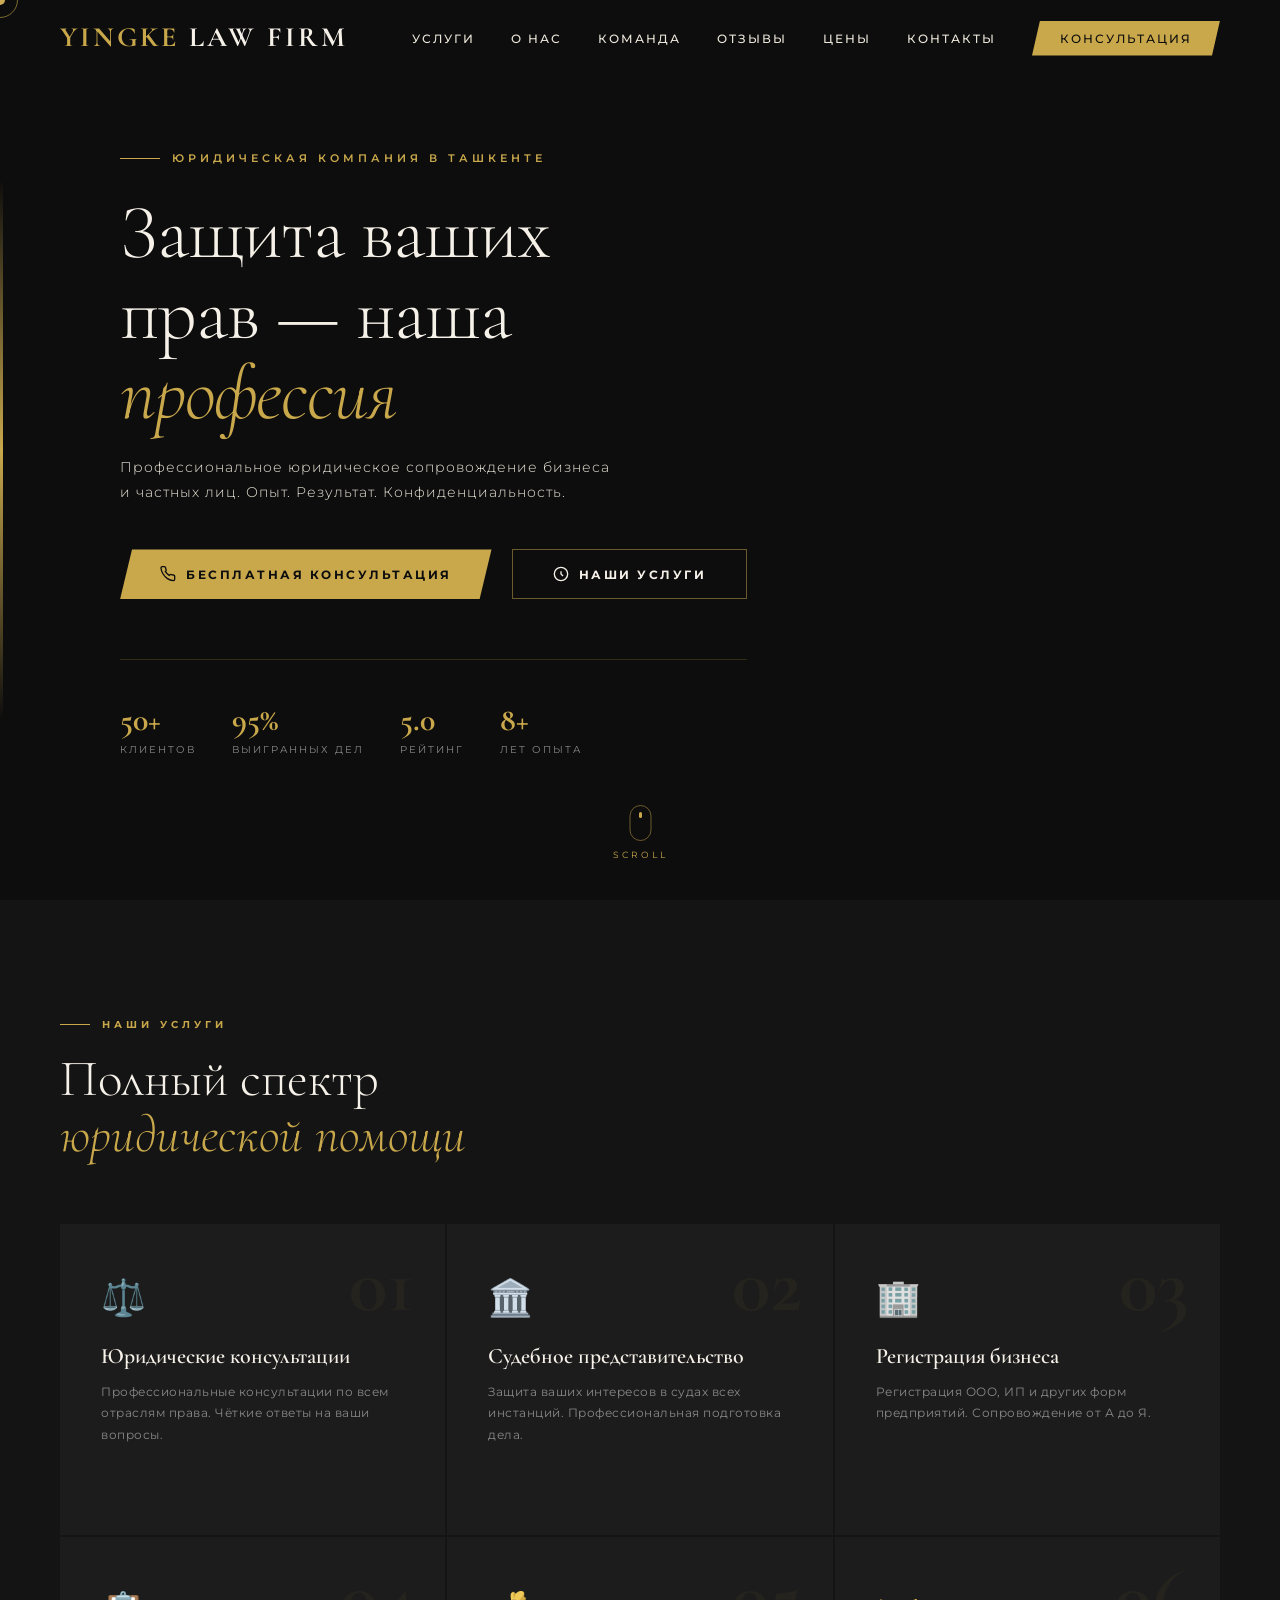
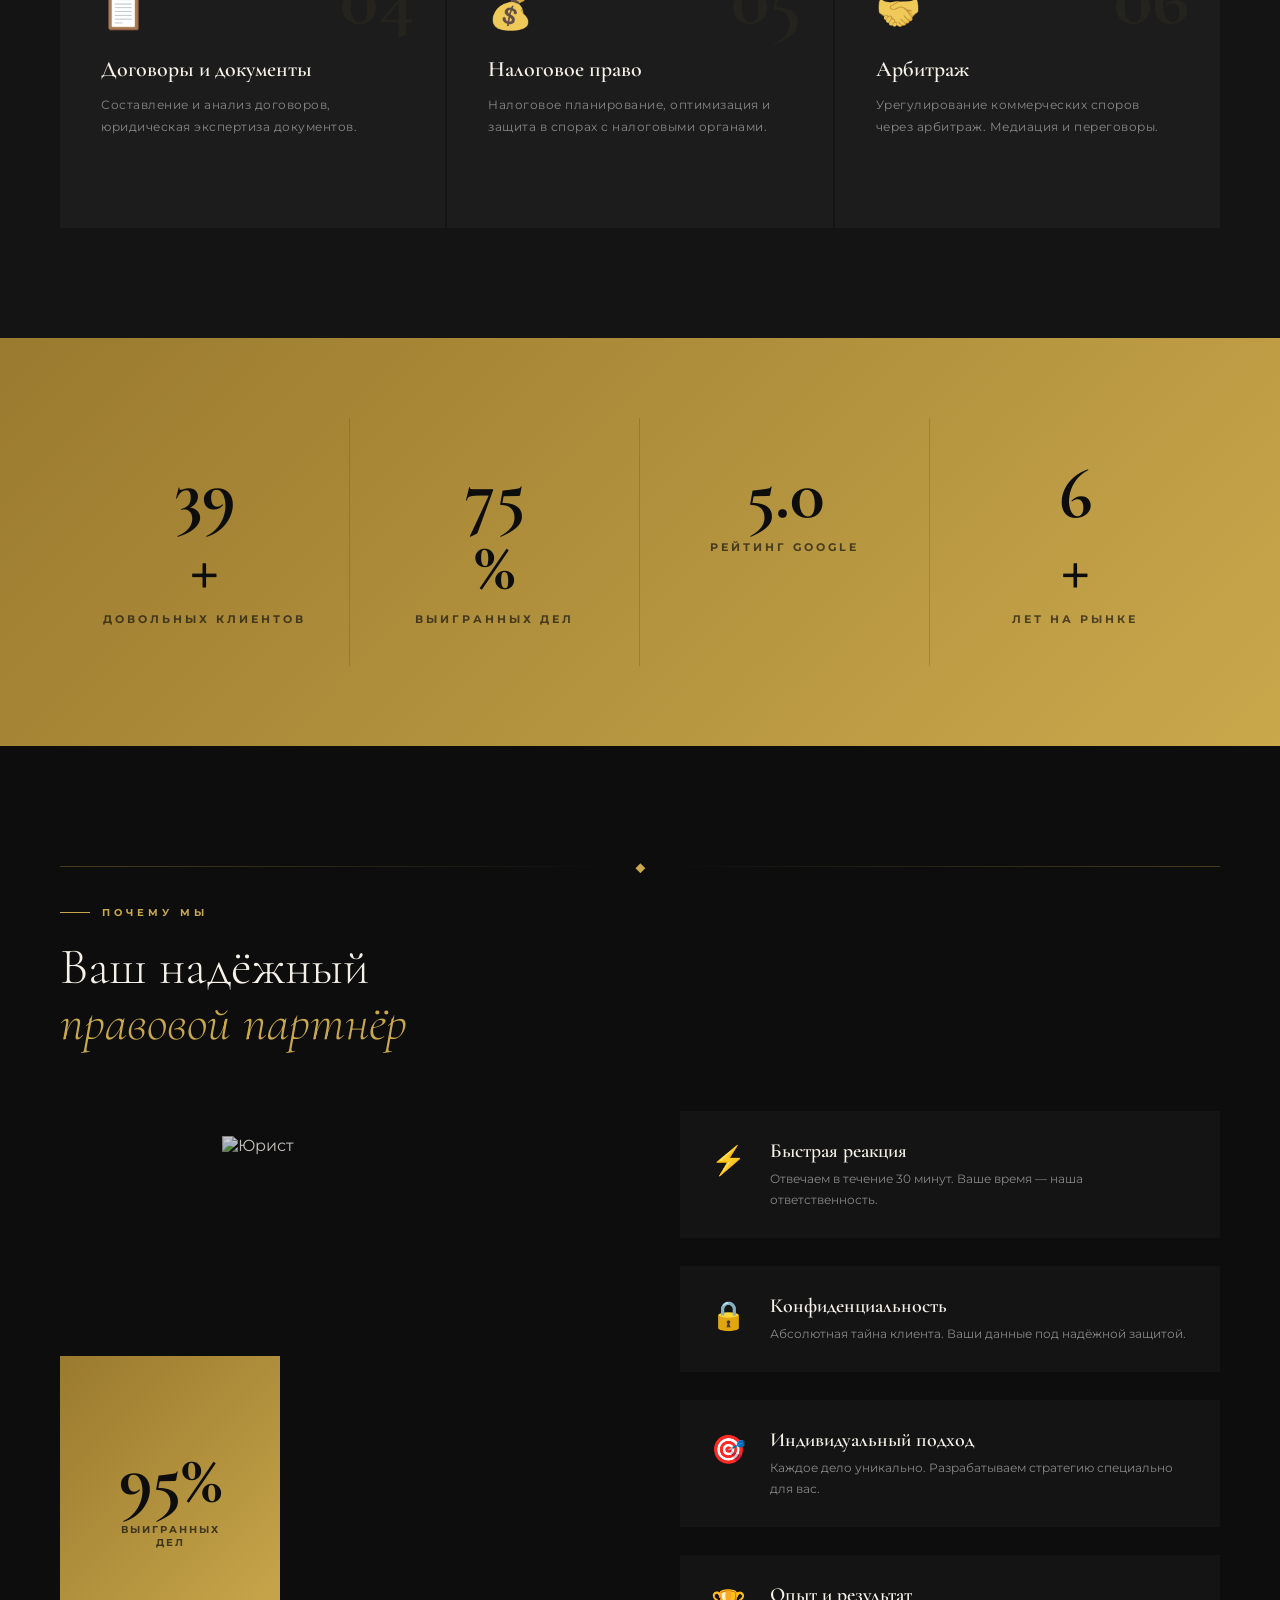
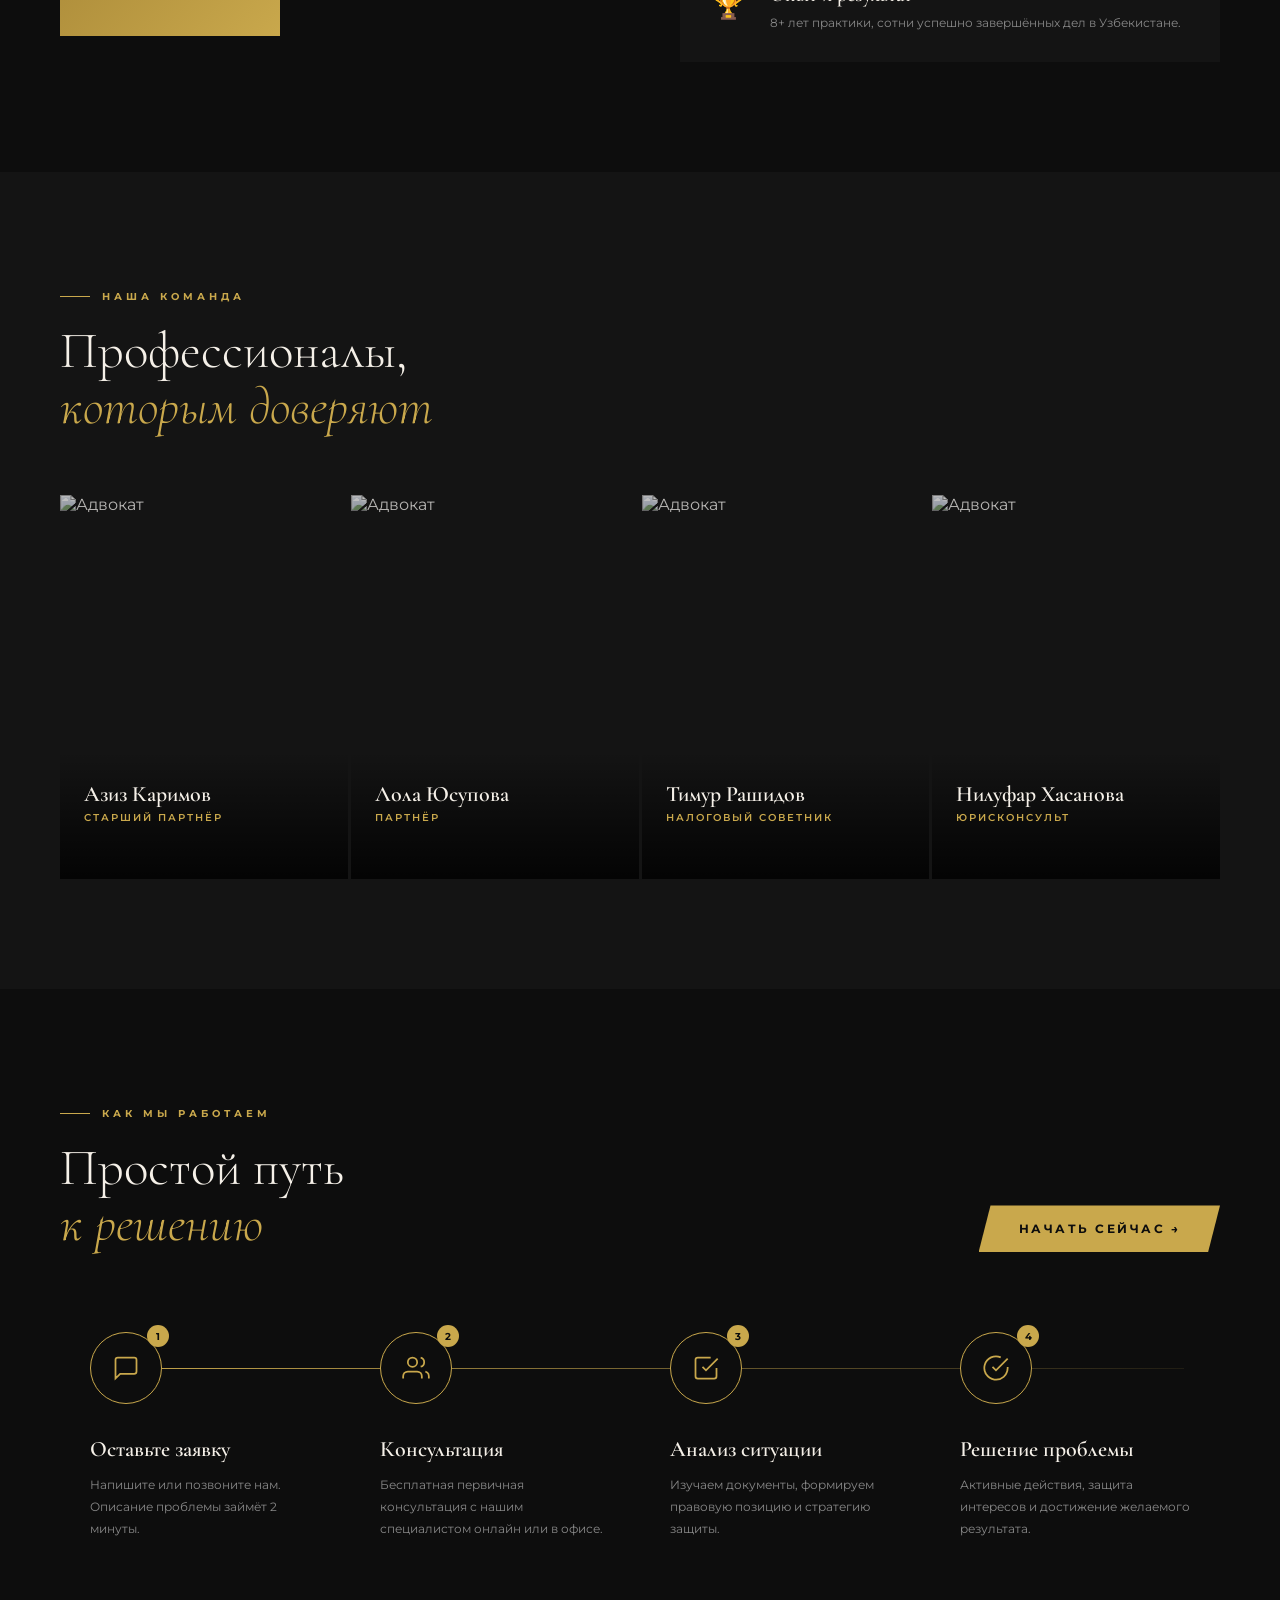
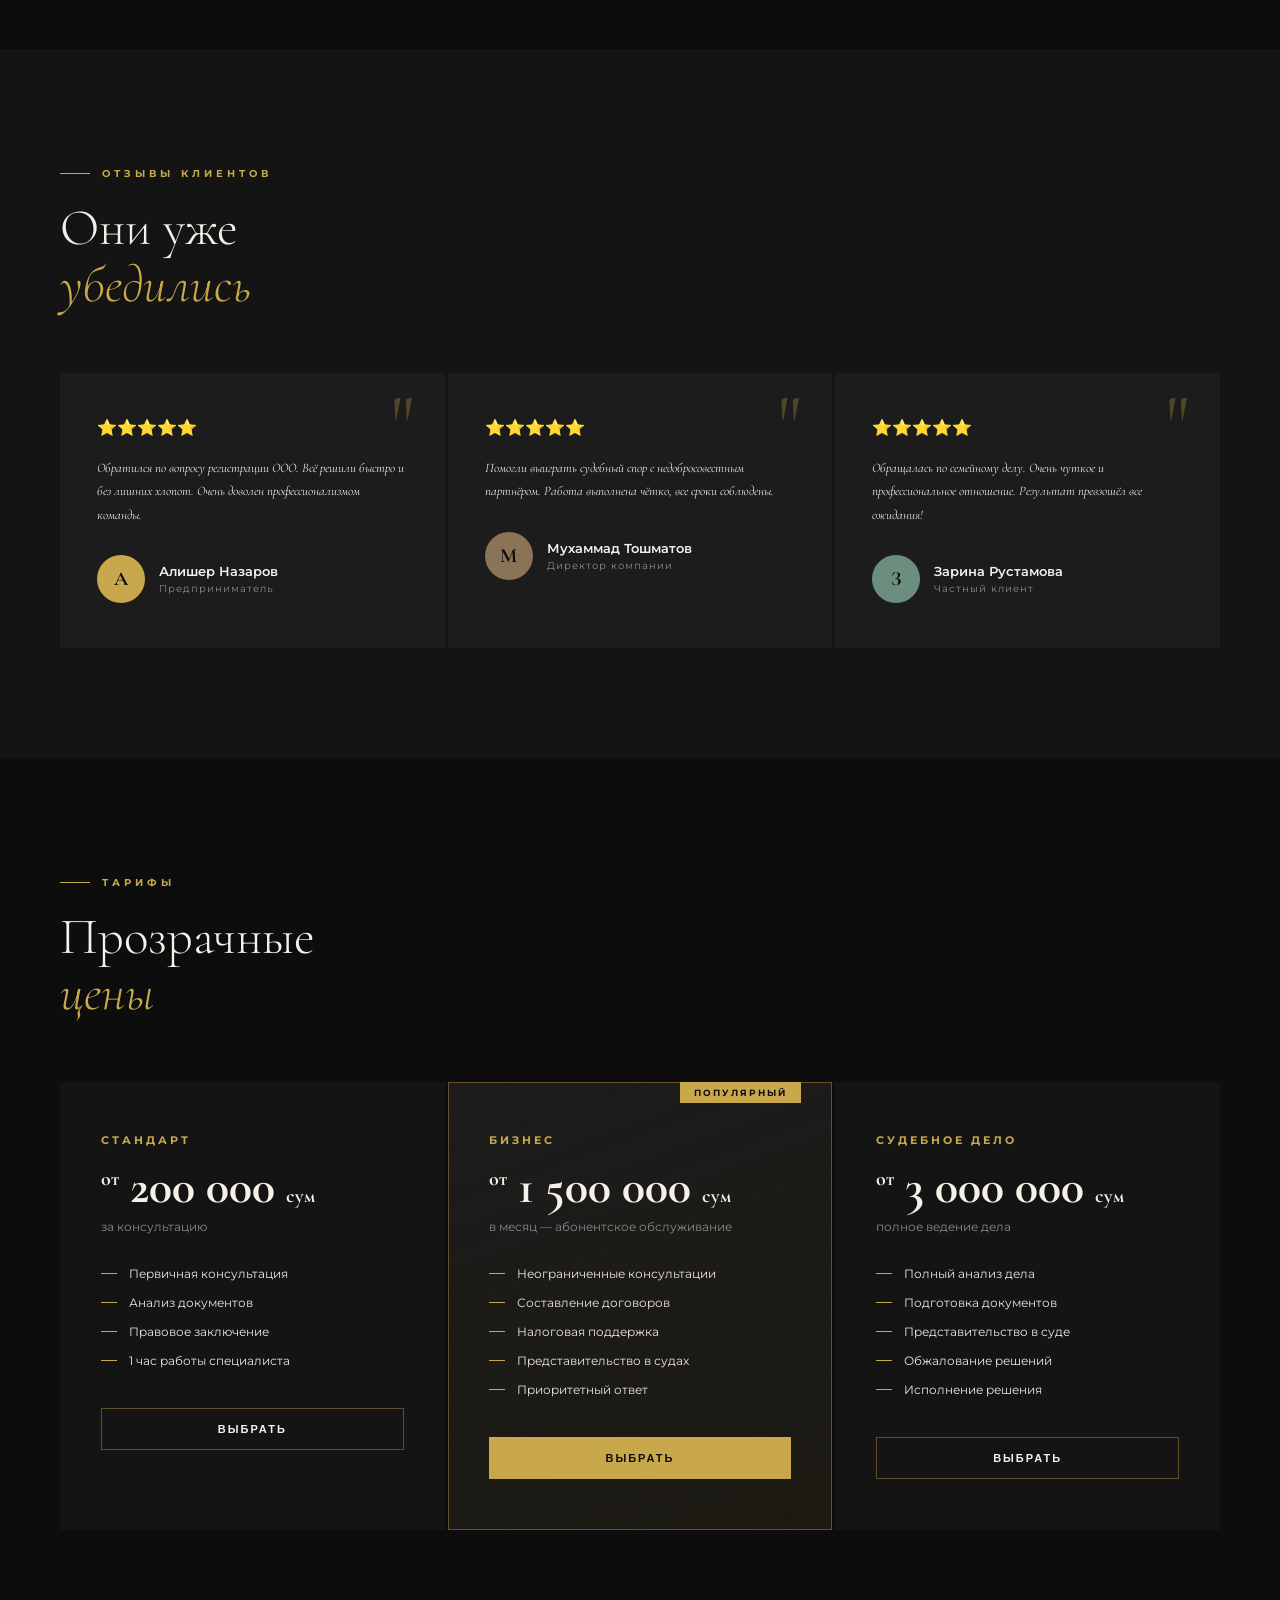
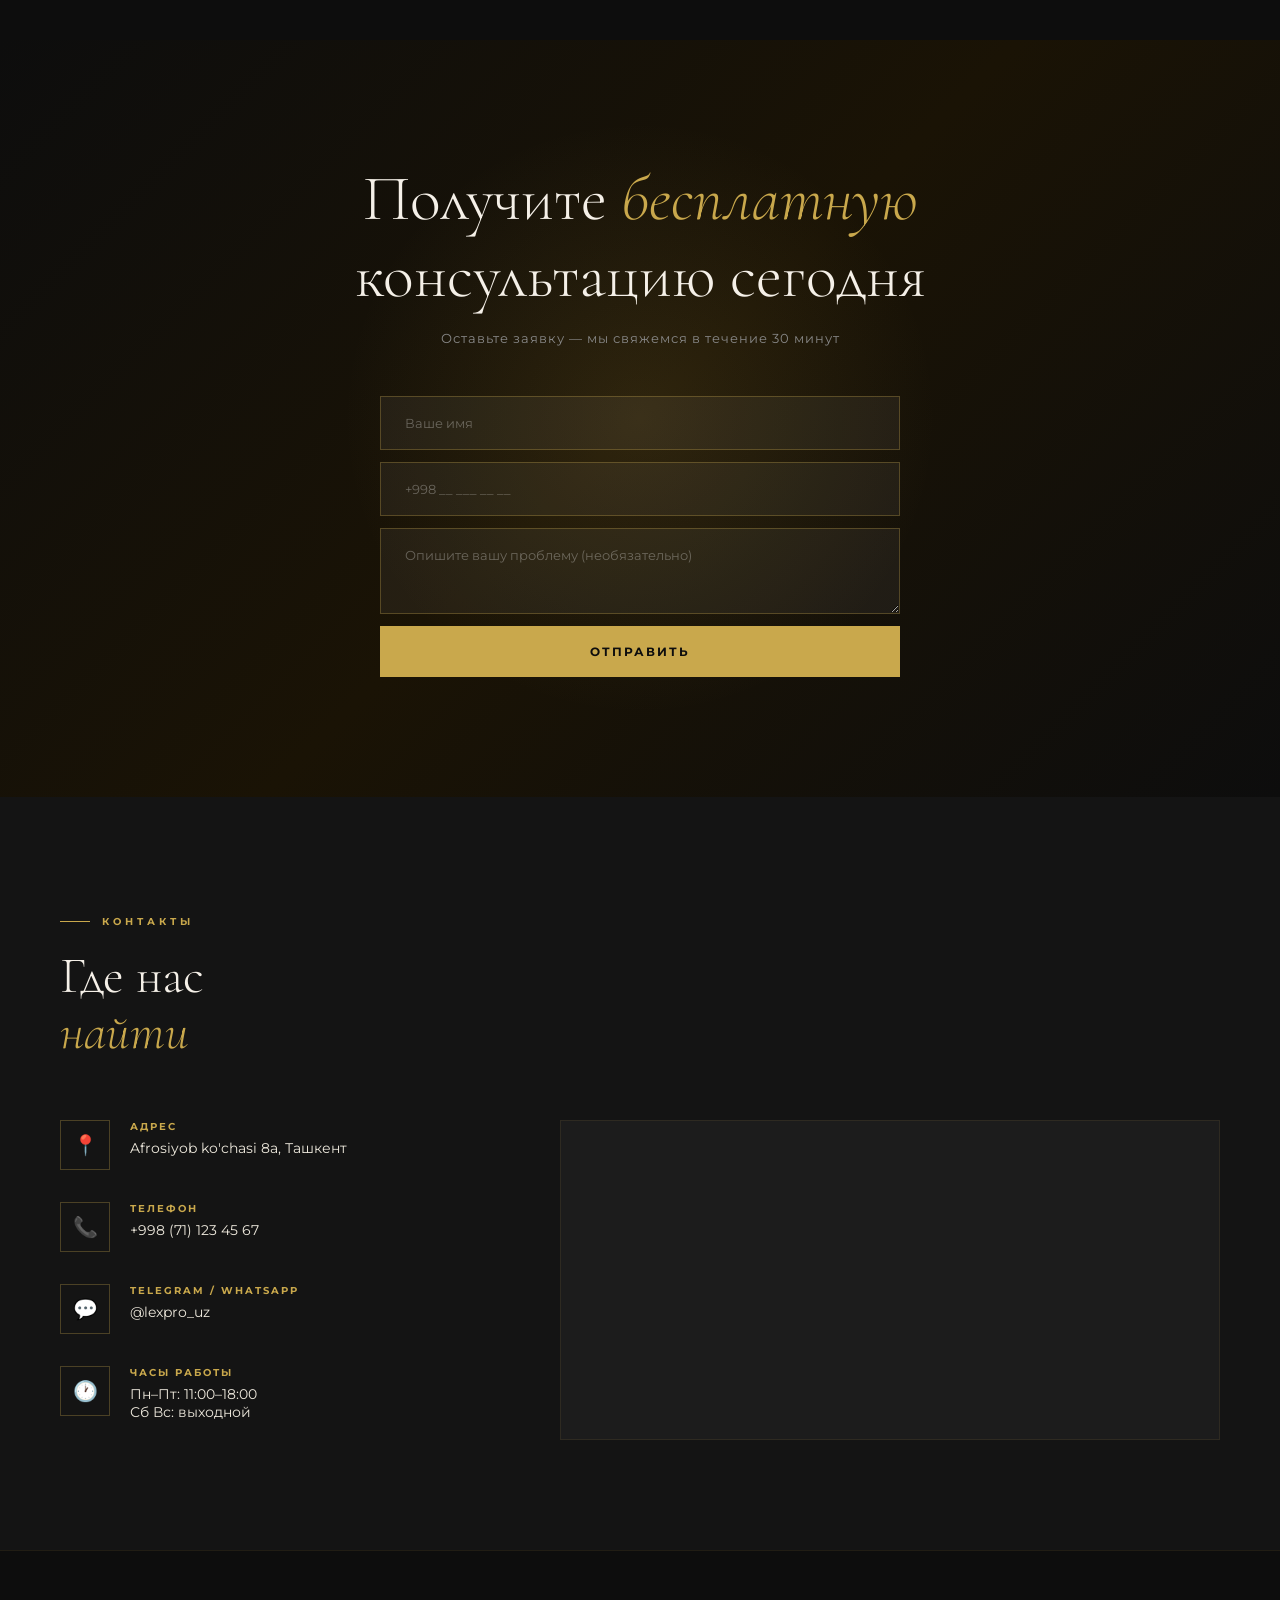
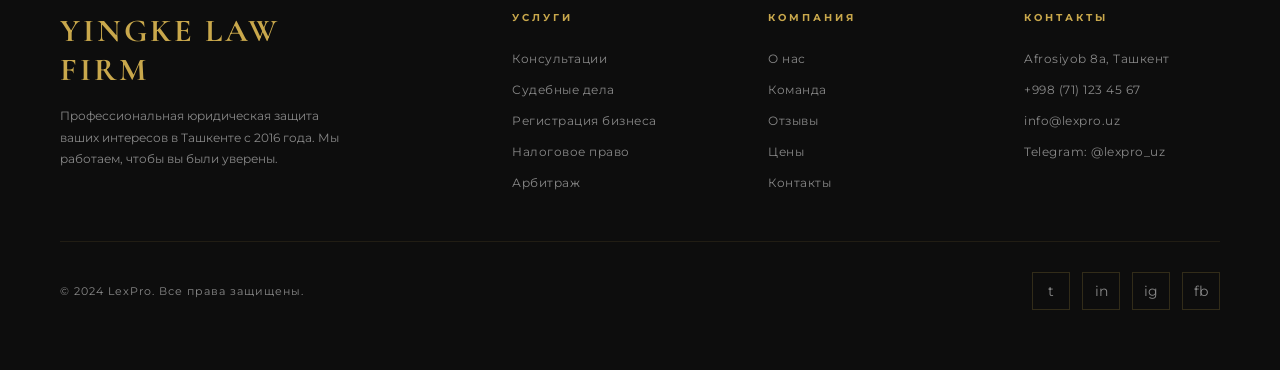
==== index.html @ 8eb60493 "fix: rename inedx.html to index.html Co-authored-by: Qwen-Coder <qwen-coder@alibabacloud.com>" ====
<!DOCTYPE html>
<html lang="ru">
<head>
<meta charset="UTF-8">
<meta name="viewport" content="width=device-width, initial-scale=1.0">
<title>YINGKE LAW FIRM — Юридическая компания в Ташкенте</title>
<link rel="preconnect" href="https://fonts.googleapis.com">
<link href="https://fonts.googleapis.com/css2?family=Cormorant+Garamond:ital,wght@0,300;0,400;0,600;0,700;1,300;1,400&family=Montserrat:wght@300;400;500;600;700&display=swap" rel="stylesheet">
<link rel="stylesheet" href="style.css">
</head>
<body>

<div class="cursor" id="cursor"></div>
<div class="cursor-ring" id="cursorRing"></div>

<!-- NAVBAR -->
<nav id="navbar">
  <a href="#" class="nav-logo">YINGKE <span>LAW FIRM</span></a>
  <ul class="nav-links">
    <li><a href="#services">Услуги</a></li>
    <li><a href="#why">О нас</a></li>
    <li><a href="#team">Команда</a></li>
    <li><a href="#reviews">Отзывы</a></li>
    <li><a href="#pricing">Цены</a></li>
    <li><a href="#contacts">Контакты</a></li>
    <li><a href="#cta" class="nav-cta">Консультация</a></li>
  </ul>
</nav>

<!-- HERO -->
<section id="hero">
  <div class="hero-bg"></div>
  <div class="hero-overlay"></div>
  <div class="hero-gold-line"></div>
  <div class="particles" id="particles"></div>
  <div class="hero-content">
    <div class="hero-label">Юридическая компания в Ташкенте</div>
    <h1 class="hero-h1">Защита ваших<br>прав — наша<br><em>профессия</em></h1>
    <p class="hero-sub">Профессиональное юридическое сопровождение бизнеса и частных лиц. Опыт. Результат. Конфиденциальность.</p>
    <div class="hero-btns">
      <a href="#cta" class="btn-primary">
        <svg width="16" height="16" viewBox="0 0 24 24" fill="none" stroke="currentColor" stroke-width="2"><path d="M22 16.92v3a2 2 0 01-2.18 2 19.79 19.79 0 01-8.63-3.07A19.5 19.5 0 014.5 11.68a19.79 19.79 0 01-3.07-8.67A2 2 0 013.41 1h3a2 2 0 012 1.72c.127.96.361 1.903.7 2.81a2 2 0 01-.45 2.11L7.91 8.09a16 16 0 006 6l.86-.86a2 2 0 012.11-.45c.907.339 1.85.573 2.81.7A2 2 0 0122 15.92z"/></svg>
        Бесплатная консультация
      </a>
      <a href="#services" class="btn-outline">
        <svg width="16" height="16" viewBox="0 0 24 24" fill="none" stroke="currentColor" stroke-width="2"><circle cx="12" cy="12" r="10"/><path d="M12 8v4l3 3"/></svg>
        Наши услуги
      </a>
    </div>
    <div class="hero-badges">
      <div class="hero-badge">
        <span class="num">50+</span>
        <span class="lbl">Клиентов</span>
      </div>
      <div class="hero-badge">
        <span class="num">95%</span>
        <span class="lbl">Выигранных дел</span>
      </div>
      <div class="hero-badge">
        <span class="num">5.0</span>
        <span class="lbl">Рейтинг</span>
      </div>
      <div class="hero-badge">
        <span class="num">8+</span>
        <span class="lbl">Лет опыта</span>
      </div>
    </div>
  </div>
  <div class="scroll-hint">
    <div class="scroll-mouse"></div>
    <span>Scroll</span>
  </div>
</section>

<!-- SERVICES -->
<section id="services">
  <div class="section-label reveal">Наши услуги</div>
  <h2 class="section-title reveal">Полный спектр<br><em>юридической помощи</em></h2>
  <div class="services-grid">
    <div class="service-card reveal">
      <span class="service-num">01</span>
      <span class="service-icon">⚖️</span>
      <div class="service-name">Юридические консультации</div>
      <p class="service-desc">Профессиональные консультации по всем отраслям права. Чёткие ответы на ваши вопросы.</p>
      <a href="#cta" class="service-link">Подробнее →</a>
    </div>
    <div class="service-card reveal" style="transition-delay:0.1s">
      <span class="service-num">02</span>
      <span class="service-icon">🏛️</span>
      <div class="service-name">Судебное представительство</div>
      <p class="service-desc">Защита ваших интересов в судах всех инстанций. Профессиональная подготовка дела.</p>
      <a href="#cta" class="service-link">Подробнее →</a>
    </div>
    <div class="service-card reveal" style="transition-delay:0.2s">
      <span class="service-num">03</span>
      <span class="service-icon">🏢</span>
      <div class="service-name">Регистрация бизнеса</div>
      <p class="service-desc">Регистрация ООО, ИП и других форм предприятий. Сопровождение от А до Я.</p>
      <a href="#cta" class="service-link">Подробнее →</a>
    </div>
    <div class="service-card reveal" style="transition-delay:0.3s">
      <span class="service-num">04</span>
      <span class="service-icon">📋</span>
      <div class="service-name">Договоры и документы</div>
      <p class="service-desc">Составление и анализ договоров, юридическая экспертиза документов.</p>
      <a href="#cta" class="service-link">Подробнее →</a>
    </div>
    <div class="service-card reveal" style="transition-delay:0.4s">
      <span class="service-num">05</span>
      <span class="service-icon">💰</span>
      <div class="service-name">Налоговое право</div>
      <p class="service-desc">Налоговое планирование, оптимизация и защита в спорах с налоговыми органами.</p>
      <a href="#cta" class="service-link">Подробнее →</a>
    </div>
    <div class="service-card reveal" style="transition-delay:0.5s">
      <span class="service-num">06</span>
      <span class="service-icon">🤝</span>
      <div class="service-name">Арбитраж</div>
      <p class="service-desc">Урегулирование коммерческих споров через арбитраж. Медиация и переговоры.</p>
      <a href="#cta" class="service-link">Подробнее →</a>
    </div>
  </div>
</section>

<!-- STATS -->
<section id="stats">
  <div class="stats-grid">
    <div class="stat-item reveal">
      <span class="stat-num counter" data-target="50">0</span><span class="stat-plus" style="font-family:var(--font-display);font-size:72px;font-weight:700;color:var(--dark);line-height:1">+</span>
      <span class="stat-label">Довольных клиентов</span>
    </div>
    <div class="stat-item reveal" style="transition-delay:0.1s">
      <span class="stat-num counter" data-target="95">0</span><span class="stat-plus" style="font-family:var(--font-display);font-size:72px;font-weight:700;color:var(--dark);line-height:1">%</span>
      <span class="stat-label">Выигранных дел</span>
    </div>
    <div class="stat-item reveal" style="transition-delay:0.2s">
      <span class="stat-num">5.0</span>
      <span class="stat-label">Рейтинг Google</span>
    </div>
    <div class="stat-item reveal" style="transition-delay:0.3s">
      <span class="stat-num counter" data-target="8">0</span><span class="stat-plus" style="font-family:var(--font-display);font-size:72px;font-weight:700;color:var(--dark);line-height:1">+</span>
      <span class="stat-label">Лет на рынке</span>
    </div>
  </div>
</section>

<!-- WHY US -->
<section id="why">
  <div class="gold-divider reveal"><span class="divider-icon">◆</span></div>
  <div class="section-label reveal">Почему мы</div>
  <h2 class="section-title reveal">Ваш надёжный<br><em>правовой партнёр</em></h2>
  <div class="why-layout">
    <div class="why-visual reveal">
      <img class="why-img" src="https://images.unsplash.com/photo-1507679799987-c73779587ccf?w=600" alt="Юрист">
      <div class="why-accent">
        <div class="big">95%</div>
        <div class="small">Выигранных дел</div>
      </div>
    </div>
    <div class="why-items">
      <div class="why-item reveal">
        <div class="why-item-icon">⚡</div>
        <div>
          <div class="why-item-title">Быстрая реакция</div>
          <div class="why-item-text">Отвечаем в течение 30 минут. Ваше время — наша ответственность.</div>
        </div>
      </div>
      <div class="why-item reveal" style="transition-delay:0.1s">
        <div class="why-item-icon">🔒</div>
        <div>
          <div class="why-item-title">Конфиденциальность</div>
          <div class="why-item-text">Абсолютная тайна клиента. Ваши данные под надёжной защитой.</div>
        </div>
      </div>
      <div class="why-item reveal" style="transition-delay:0.2s">
        <div class="why-item-icon">🎯</div>
        <div>
          <div class="why-item-title">Индивидуальный подход</div>
          <div class="why-item-text">Каждое дело уникально. Разрабатываем стратегию специально для вас.</div>
        </div>
      </div>
      <div class="why-item reveal" style="transition-delay:0.3s">
        <div class="why-item-icon">🏆</div>
        <div>
          <div class="why-item-title">Опыт и результат</div>
          <div class="why-item-text">8+ лет практики, сотни успешно завершённых дел в Узбекистане.</div>
        </div>
      </div>
    </div>
  </div>
</section>

<!-- TEAM -->
<section id="team">
  <div class="section-label reveal">Наша команда</div>
  <h2 class="section-title reveal">Профессионалы,<br><em>которым доверяют</em></h2>
  <div class="team-grid">
    <div class="team-card reveal">
      <img class="team-photo" src="https://images.unsplash.com/photo-1560250097-0b93528c311a?w=400" alt="Адвокат">
      <div class="team-info">
        <div class="team-name">Азиз Каримов</div>
        <div class="team-role">Старший партнёр</div>
        <div class="team-detail">Специализация: коммерческое право, арбитраж. 12 лет практики.</div>
      </div>
    </div>
    <div class="team-card reveal" style="transition-delay:0.1s">
      <img class="team-photo" src="https://images.unsplash.com/photo-1573496359142-b8d87734a5a2?w=400" alt="Адвокат">
      <div class="team-info">
        <div class="team-name">Лола Юсупова</div>
        <div class="team-role">Партнёр</div>
        <div class="team-detail">Специализация: семейное право, недвижимость. 9 лет опыта.</div>
      </div>
    </div>
    <div class="team-card reveal" style="transition-delay:0.2s">
      <img class="team-photo" src="https://images.unsplash.com/photo-1556157382-97eda2d62296?w=400" alt="Адвокат">
      <div class="team-info">
        <div class="team-name">Тимур Рашидов</div>
        <div class="team-role">Налоговый советник</div>
        <div class="team-detail">Специализация: налоговое право, корпоративный сектор. 7 лет.</div>
      </div>
    </div>
    <div class="team-card reveal" style="transition-delay:0.3s">
      <img class="team-photo" src="https://images.unsplash.com/photo-1580489944761-15a19d654956?w=400" alt="Адвокат">
      <div class="team-info">
        <div class="team-name">Нилуфар Хасанова</div>
        <div class="team-role">Юрисконсульт</div>
        <div class="team-detail">Специализация: трудовое право, договорная работа. 5 лет.</div>
      </div>
    </div>
  </div>
</section>

<!-- PROCESS -->
<section id="process">
  <div class="process-header">
    <div>
      <div class="section-label reveal">Как мы работаем</div>
      <h2 class="section-title reveal">Простой путь<br><em>к решению</em></h2>
    </div>
    <a href="#cta" class="btn-primary reveal" style="height:fit-content">Начать сейчас →</a>
  </div>
  <div class="process-steps">
    <div class="process-step reveal">
      <div class="step-dot">
        <span class="step-num">1</span>
        <svg width="28" height="28" viewBox="0 0 24 24" fill="none" stroke="var(--gold)" stroke-width="1.5"><path d="M21 15a2 2 0 01-2 2H7l-4 4V5a2 2 0 012-2h14a2 2 0 012 2z"/></svg>
      </div>
      <div class="step-title">Оставьте заявку</div>
      <p class="step-text">Напишите или позвоните нам. Описание проблемы займёт 2 минуты.</p>
    </div>
    <div class="process-step reveal" style="transition-delay:0.15s">
      <div class="step-dot">
        <span class="step-num">2</span>
        <svg width="28" height="28" viewBox="0 0 24 24" fill="none" stroke="var(--gold)" stroke-width="1.5"><path d="M17 21v-2a4 4 0 00-4-4H5a4 4 0 00-4 4v2"/><circle cx="9" cy="7" r="4"/><path d="M23 21v-2a4 4 0 00-3-3.87"/><path d="M16 3.13a4 4 0 010 7.75"/></svg>
      </div>
      <div class="step-title">Консультация</div>
      <p class="step-text">Бесплатная первичная консультация с нашим специалистом онлайн или в офисе.</p>
    </div>
    <div class="process-step reveal" style="transition-delay:0.3s">
      <div class="step-dot">
        <span class="step-num">3</span>
        <svg width="28" height="28" viewBox="0 0 24 24" fill="none" stroke="var(--gold)" stroke-width="1.5"><path d="M9 11l3 3L22 4"/><path d="M21 12v7a2 2 0 01-2 2H5a2 2 0 01-2-2V5a2 2 0 012-2h11"/></svg>
      </div>
      <div class="step-title">Анализ ситуации</div>
      <p class="step-text">Изучаем документы, формируем правовую позицию и стратегию защиты.</p>
    </div>
    <div class="process-step reveal" style="transition-delay:0.45s">
      <div class="step-dot">
        <span class="step-num">4</span>
        <svg width="28" height="28" viewBox="0 0 24 24" fill="none" stroke="var(--gold)" stroke-width="1.5"><path d="M22 11.08V12a10 10 0 11-5.93-9.14"/><polyline points="22 4 12 14.01 9 11.01"/></svg>
      </div>
      <div class="step-title">Решение проблемы</div>
      <p class="step-text">Активные действия, защита интересов и достижение желаемого результата.</p>
    </div>
  </div>
</section>

<!-- REVIEWS -->
<section id="reviews">
  <div class="section-label reveal">Отзывы клиентов</div>
  <h2 class="section-title reveal">Они уже<br><em>убедились</em></h2>
  <div class="reviews-slider">
    <div class="review-card reveal">
      <div class="review-quote">"</div>
      <div class="stars">⭐⭐⭐⭐⭐</div>
      <p class="review-text">Обратился по вопросу регистрации ООО. Всё решили быстро и без лишних хлопот. Очень доволен профессионализмом команды.</p>
      <div class="review-author">
        <div class="review-avatar">А</div>
        <div>
          <div class="review-name">Алишер Назаров</div>
          <div class="review-role">Предприниматель</div>
        </div>
      </div>
    </div>
    <div class="review-card reveal" style="transition-delay:0.1s">
      <div class="review-quote">"</div>
      <div class="stars">⭐⭐⭐⭐⭐</div>
      <p class="review-text">Помогли выиграть судебный спор с недобросовестным партнёром. Работа выполнена чётко, все сроки соблюдены.</p>
      <div class="review-author">
        <div class="review-avatar" style="background:#8B7355">М</div>
        <div>
          <div class="review-name">Мухаммад Тошматов</div>
          <div class="review-role">Директор компании</div>
        </div>
      </div>
    </div>
    <div class="review-card reveal" style="transition-delay:0.2s">
      <div class="review-quote">"</div>
      <div class="stars">⭐⭐⭐⭐⭐</div>
      <p class="review-text">Обращалась по семейному делу. Очень чуткое и профессиональное отношение. Результат превзошёл все ожидания!</p>
      <div class="review-author">
        <div class="review-avatar" style="background:#6B8E7F">З</div>
        <div>
          <div class="review-name">Зарина Рустамова</div>
          <div class="review-role">Частный клиент</div>
        </div>
      </div>
    </div>
  </div>
</section>

<!-- PRICING -->
<section id="pricing">
  <div class="section-label reveal">Тарифы</div>
  <h2 class="section-title reveal">Прозрачные<br><em>цены</em></h2>
  <div class="pricing-grid">
    <div class="price-card reveal">
      <div class="price-name">Стандарт</div>
      <div class="price-amount"><span class="price-currency">от</span> 200 000 <span style="font-size:20px">сум</span></div>
      <div class="price-period">за консультацию</div>
      <ul class="price-features">
        <li>Первичная консультация</li>
        <li>Анализ документов</li>
        <li>Правовое заключение</li>
        <li>1 час работы специалиста</li>
      </ul>
      <button class="btn-price">Выбрать</button>
    </div>
    <div class="price-card featured reveal" style="transition-delay:0.1s">
      <div class="price-badge">Популярный</div>
      <div class="price-name">Бизнес</div>
      <div class="price-amount"><span class="price-currency">от</span> 1 500 000 <span style="font-size:20px">сум</span></div>
      <div class="price-period">в месяц — абонентское обслуживание</div>
      <ul class="price-features">
        <li>Неограниченные консультации</li>
        <li>Составление договоров</li>
        <li>Налоговая поддержка</li>
        <li>Представительство в судах</li>
        <li>Приоритетный ответ</li>
      </ul>
      <button class="btn-price">Выбрать</button>
    </div>
    <div class="price-card reveal" style="transition-delay:0.2s">
      <div class="price-name">Судебное дело</div>
      <div class="price-amount"><span class="price-currency">от</span> 3 000 000 <span style="font-size:20px">сум</span></div>
      <div class="price-period">полное ведение дела</div>
      <ul class="price-features">
        <li>Полный анализ дела</li>
        <li>Подготовка документов</li>
        <li>Представительство в суде</li>
        <li>Обжалование решений</li>
        <li>Исполнение решения</li>
      </ul>
      <button class="btn-price">Выбрать</button>
    </div>
  </div>
</section>

<!-- CTA -->
<section id="cta">
  <div class="cta-title reveal">Получите <em>бесплатную</em><br>консультацию сегодня</div>
  <p class="cta-sub reveal">Оставьте заявку — мы свяжемся в течение 30 минут</p>
  <div class="cta-form reveal">
    <input type="text" class="cta-input" placeholder="Ваше имя">
    <input type="tel" class="cta-input" placeholder="+998 __ ___ __ __">
    <textarea class="cta-input cta-textarea" placeholder="Опишите вашу проблему (необязательно)" rows="3"></textarea>
    <button class="cta-btn">Отправить</button>
  </div>
</section>

<!-- CONTACTS -->
<section id="contacts">
  <div class="section-label reveal">Контакты</div>
  <h2 class="section-title reveal">Где нас<br><em>найти</em></h2>
  <div class="contacts-layout">
    <div class="contact-items">
      <div class="contact-item reveal">
        <div class="contact-icon">📍</div>
        <div>
          <div class="contact-item-title">Адрес</div>
          <div class="contact-item-text">Afrosiyob ko'chasi 8а, Ташкент</div>
        </div>
      </div>
      <div class="contact-item reveal" style="transition-delay:0.1s">
        <div class="contact-icon">📞</div>
        <div>
          <div class="contact-item-title">Телефон</div>
          <div class="contact-item-text">+998 (71) 123 45 67</div>
        </div>
      </div>
      <div class="contact-item reveal" style="transition-delay:0.2s">
        <div class="contact-icon">💬</div>
        <div>
          <div class="contact-item-title">Telegram / WhatsApp</div>
          <div class="contact-item-text">@lexpro_uz</div>
        </div>
      </div>
      <div class="contact-item reveal" style="transition-delay:0.3s">
        <div class="contact-icon">🕐</div>
        <div>
          <div class="contact-item-title">Часы работы</div>
          <div class="contact-item-text">Пн–Пт: 11:00–18:00<br>Сб Вс: выходной</div>
        </div>
      </div>
    </div>
    <div class="map-placeholder reveal">
      <iframe src="https://www.google.com/maps/embed?pb=!1m18!1m12!1m3!1d2996.3!2d69.2850!3d41.3111!2m3!1f0!2f0!3f0!3m2!1i1024!2i768!4f13.1!3m3!1m2!1s0x38ae8b542b48b7d1%3A0x5f3b3a3e3e3e3e3e!2sAfrosiyob%20ko&#39;chasi%208a%2C%20Toshkent%2C%20Uzbekistan!5e0!3m2!1sru!2s!4v1234567890" allowfullscreen="" loading="lazy" referrerpolicy="no-referrer-when-downgrade"></iframe>
    </div>
  </div>
</section>

<!-- FOOTER -->
<footer>
  <div class="footer-grid">
    <div class="footer-brand">
      <div class="footer-logo">YINGKE LAW FIRM</div>
      <p class="footer-tagline">Профессиональная юридическая защита ваших интересов в Ташкенте с 2016 года. Мы работаем, чтобы вы были уверены.</p>
    </div>
    <div>
      <div class="footer-col-title">Услуги</div>
      <ul class="footer-links">
        <li><a href="#services">Консультации</a></li>
        <li><a href="#services">Судебные дела</a></li>
        <li><a href="#services">Регистрация бизнеса</a></li>
        <li><a href="#services">Налоговое право</a></li>
        <li><a href="#services">Арбитраж</a></li>
      </ul>
    </div>
    <div>
      <div class="footer-col-title">Компания</div>
      <ul class="footer-links">
        <li><a href="#why">О нас</a></li>
        <li><a href="#team">Команда</a></li>
        <li><a href="#reviews">Отзывы</a></li>
        <li><a href="#pricing">Цены</a></li>
        <li><a href="#contacts">Контакты</a></li>
      </ul>
    </div>
    <div>
      <div class="footer-col-title">Контакты</div>
      <ul class="footer-links">
        <li><a href="#">Afrosiyob 8а, Ташкент</a></li>
        <li><a href="tel:+998711234567">+998 (71) 123 45 67</a></li>
        <li><a href="mailto:info@lexpro.uz">info@lexpro.uz</a></li>
        <li><a href="#">Telegram: @lexpro_uz</a></li>
      </ul>
    </div>
  </div>
  <div class="footer-bottom">
    <div class="footer-copy">© 2024 LexPro. Все права защищены.</div>
    <div class="socials">
      <a href="#" class="social-btn">t</a>
      <a href="#" class="social-btn">in</a>
      <a href="#" class="social-btn">ig</a>
      <a href="#" class="social-btn">fb</a>
    </div>
  </div>
</footer>

<div class="to-top" id="toTop" onclick="window.scrollTo({top:0,behavior:'smooth'})">↑</div>

<!-- MODAL -->
<div class="modal-overlay" id="modal">
  <div class="modal-box">
    <button class="modal-close" id="modalClose">✕</button>
    <div class="modal-title">Оставить <em>заявку</em></div>
    <div class="modal-plan" id="modalPlan">Тариф: Стандарт</div>
    <form class="modal-form" id="modalForm">
      <input type="text" class="modal-input" placeholder="Ваше имя" required>
      <input type="tel" class="modal-input" placeholder="+998 __ ___ __ __" required>
      <textarea class="modal-input" placeholder="Краткое описание вашей ситуации (необязательно)" rows="3"></textarea>
      <button type="submit" class="modal-submit">Отправить заявку</button>
    </form>
  </div>
</div>

<script src="https://cdn.jsdelivr.net/npm/@emailjs/browser@4/dist/email.min.js"></script>
<script src="script.js"></script>
</body>
</html>
---- style.css ----
:root {
  --gold: #C9A84C;
  --gold-light: #E8C97A;
  --gold-dark: #9A7A2E;
  --dark: #0D0D0D;
  --dark2: #141414;
  --dark3: #1C1C1C;
  --dark4: #242424;
  --white: #F5F0E8;
  --white2: #EDE8DC;
  --gray: #888;
  --font-display: 'Cormorant Garamond', serif;
  --font-body: 'Montserrat', sans-serif;
}

*, *::before, *::after { box-sizing: border-box; margin: 0; padding: 0; }

html { scroll-behavior: smooth; }

body {
  background: var(--dark);
  color: var(--white);
  font-family: var(--font-body);
  overflow-x: hidden;
  cursor: none;
}

/* ── CUSTOM CURSOR ── */
.cursor {
  position: fixed;
  width: 10px; height: 10px;
  background: var(--gold);
  border-radius: 50%;
  pointer-events: none;
  z-index: 9999;
  transform: translate(-50%,-50%);
  transition: transform 0.1s, width 0.3s, height 0.3s, background 0.3s;
  mix-blend-mode: screen;
}
.cursor-ring {
  position: fixed;
  width: 36px; height: 36px;
  border: 1px solid var(--gold);
  border-radius: 50%;
  pointer-events: none;
  z-index: 9998;
  transform: translate(-50%,-50%);
  transition: transform 0.15s ease, width 0.3s, height 0.3s, opacity 0.3s;
  opacity: 0.6;
}
body:hover .cursor { opacity: 1; }

/* ── NAVBAR ── */
nav {
  position: fixed;
  top: 0; left: 0; right: 0;
  z-index: 1000;
  display: flex;
  align-items: center;
  justify-content: space-between;
  padding: 20px 60px;
  background: transparent;
  transition: background 0.5s, padding 0.4s, backdrop-filter 0.4s;
}
nav.scrolled {
  background: rgba(10,10,10,0.92);
  backdrop-filter: blur(16px);
  padding: 14px 60px;
  border-bottom: 1px solid rgba(201,168,76,0.15);
}
.nav-logo {
  font-family: var(--font-display);
  font-size: 28px;
  font-weight: 700;
  color: var(--gold);
  letter-spacing: 3px;
  text-decoration: none;
}
.nav-logo span { color: var(--white); }
.nav-links { display: flex; gap: 36px; list-style: none; }
.nav-links a {
  color: var(--white2);
  text-decoration: none;
  font-size: 12px;
  font-weight: 500;
  letter-spacing: 2px;
  text-transform: uppercase;
  position: relative;
  transition: color 0.3s;
}
.nav-links a::after {
  content: '';
  position: absolute;
  bottom: -4px; left: 0;
  width: 0; height: 1px;
  background: var(--gold);
  transition: width 0.35s ease;
}
.nav-links a:hover { color: var(--gold); }
.nav-links a:hover::after { width: 100%; }
.nav-cta {
  background: var(--gold);
  color: var(--dark) !important;
  padding: 10px 28px;
  font-weight: 600;
  letter-spacing: 1px;
  clip-path: polygon(8px 0%, 100% 0%, calc(100% - 8px) 100%, 0% 100%);
  transition: background 0.3s, transform 0.3s !important;
}
.nav-cta:hover { background: var(--gold-light) !important; transform: scale(1.04) !important; }
.nav-cta::after { display: none !important; }

/* ── HERO ── */
#hero {
  min-height: 100vh;
  display: flex;
  align-items: center;
  position: relative;
  overflow: hidden;
}
.hero-bg {
  position: absolute; inset: 0;
  background: url('https://images.unsplash.com/photo-1589829545856-d10d557cf95f?w=1800') center/cover;
  filter: brightness(0.25) sepia(0.3);
  transform: scale(1.05);
  animation: heroZoom 20s ease-in-out infinite alternate;
}
@keyframes heroZoom {
  from { transform: scale(1.05); }
  to { transform: scale(1.12); }
}
.hero-overlay {
  position: absolute; inset: 0;
  background: linear-gradient(135deg, rgba(13,13,13,0.85) 0%, rgba(13,13,13,0.4) 50%, rgba(13,13,13,0.7) 100%);
}
.hero-gold-line {
  position: absolute;
  left: 0; top: 50%;
  width: 3px; height: 0;
  background: linear-gradient(to bottom, transparent, var(--gold), transparent);
  animation: lineGrow 1.5s ease forwards 0.8s;
}
@keyframes lineGrow {
  to { height: 60%; top: 20%; }
}
.hero-content {
  position: relative;
  z-index: 2;
  padding: 0 60px;
  max-width: 900px;
}
.hero-label {
  display: inline-flex;
  align-items: center;
  gap: 12px;
  font-size: 11px;
  font-weight: 600;
  letter-spacing: 4px;
  text-transform: uppercase;
  color: var(--gold);
  margin-bottom: 28px;
  opacity: 0;
  transform: translateY(20px);
  animation: fadeUp 0.8s ease forwards 0.3s;
}
.hero-label::before {
  content: '';
  display: block;
  width: 40px; height: 1px;
  background: var(--gold);
}
.hero-h1 {
  font-family: var(--font-display);
  font-size: clamp(52px, 7vw, 96px);
  font-weight: 300;
  line-height: 1.05;
  letter-spacing: -1px;
  color: var(--white);
  opacity: 0;
  transform: translateY(30px);
  animation: fadeUp 0.9s ease forwards 0.5s;
}
.hero-h1 em {
  font-style: italic;
  color: var(--gold);
}
.hero-sub {
  font-size: 14px;
  font-weight: 300;
  letter-spacing: 1px;
  color: var(--white2);
  margin-top: 20px;
  max-width: 500px;
  line-height: 1.8;
  opacity: 0;
  transform: translateY(20px);
  animation: fadeUp 0.8s ease forwards 0.7s;
}
.hero-btns {
  display: flex;
  gap: 20px;
  margin-top: 44px;
  flex-wrap: wrap;
  opacity: 0;
  transform: translateY(20px);
  animation: fadeUp 0.8s ease forwards 0.9s;
}
.btn-primary {
  display: inline-flex;
  align-items: center;
  gap: 10px;
  background: var(--gold);
  color: var(--dark);
  padding: 16px 40px;
  font-family: var(--font-body);
  font-size: 12px;
  font-weight: 700;
  letter-spacing: 2.5px;
  text-transform: uppercase;
  text-decoration: none;
  border: none;
  cursor: none;
  clip-path: polygon(12px 0%, 100% 0%, calc(100% - 12px) 100%, 0% 100%);
  transition: background 0.3s, transform 0.3s, box-shadow 0.3s;
  position: relative;
  overflow: hidden;
}
.btn-primary::before {
  content: '';
  position: absolute; inset: 0;
  background: rgba(255,255,255,0.15);
  transform: translateX(-100%) skewX(-12deg);
  transition: transform 0.4s ease;
}
.btn-primary:hover::before { transform: translateX(100%) skewX(-12deg); }
.btn-primary:hover { background: var(--gold-light); transform: translateY(-2px); box-shadow: 0 12px 40px rgba(201,168,76,0.4); }
.btn-outline {
  display: inline-flex;
  align-items: center;
  gap: 10px;
  background: transparent;
  color: var(--white);
  padding: 16px 40px;
  font-size: 12px;
  font-weight: 700;
  letter-spacing: 2.5px;
  text-transform: uppercase;
  text-decoration: none;
  border: 1px solid rgba(201,168,76,0.5);
  cursor: none;
  transition: border-color 0.3s, color 0.3s, transform 0.3s;
}
.btn-outline:hover { border-color: var(--gold); color: var(--gold); transform: translateY(-2px); }

.hero-badges {
  display: flex;
  gap: 36px;
  margin-top: 60px;
  padding-top: 40px;
  border-top: 1px solid rgba(201,168,76,0.2);
  opacity: 0;
  animation: fadeUp 0.8s ease forwards 1.1s;
}
.hero-badge { display: flex; flex-direction: column; gap: 4px; }
.hero-badge .num {
  font-family: var(--font-display);
  font-size: 32px;
  font-weight: 700;
  color: var(--gold);
}
.hero-badge .lbl {
  font-size: 10px;
  letter-spacing: 2px;
  text-transform: uppercase;
  color: var(--gray);
}

/* ── SCROLL INDICATOR ── */
.scroll-hint {
  position: absolute;
  bottom: 40px; left: 50%;
  transform: translateX(-50%);
  display: flex;
  flex-direction: column;
  align-items: center;
  gap: 8px;
  opacity: 0;
  animation: fadeIn 1s ease forwards 1.8s;
}
.scroll-hint span {
  font-size: 9px;
  letter-spacing: 3px;
  text-transform: uppercase;
  color: var(--gold);
}
.scroll-mouse {
  width: 22px; height: 36px;
  border: 1px solid rgba(201,168,76,0.5);
  border-radius: 12px;
  position: relative;
}
.scroll-mouse::after {
  content: '';
  position: absolute;
  top: 6px; left: 50%;
  transform: translateX(-50%);
  width: 3px; height: 6px;
  background: var(--gold);
  border-radius: 3px;
  animation: scrollDown 2s ease-in-out infinite;
}
@keyframes scrollDown {
  0% { top: 6px; opacity: 1; }
  100% { top: 22px; opacity: 0; }
}

/* ── SECTION BASE ── */
section { padding: 110px 60px; position: relative; }
.section-label {
  display: inline-flex;
  align-items: center;
  gap: 12px;
  font-size: 10px;
  font-weight: 700;
  letter-spacing: 4px;
  text-transform: uppercase;
  color: var(--gold);
  margin-bottom: 20px;
}
.section-label::before {
  content: '';
  width: 30px; height: 1px;
  background: var(--gold);
}
.section-title {
  font-family: var(--font-display);
  font-size: clamp(36px, 4vw, 64px);
  font-weight: 300;
  line-height: 1.1;
  color: var(--white);
}
.section-title em { font-style: italic; color: var(--gold); }

/* ── REVEAL ANIMATION ── */
.reveal {
  opacity: 0;
  transform: translateY(50px);
  transition: opacity 0.8s ease, transform 0.8s ease;
}
.reveal.visible {
  opacity: 1;
  transform: translateY(0);
}

/* ── SERVICES ── */
#services { background: var(--dark2); }
.services-grid {
  display: grid;
  grid-template-columns: repeat(3, 1fr);
  gap: 2px;
  margin-top: 60px;
}
.service-card {
  background: var(--dark3);
  padding: 50px 40px;
  position: relative;
  overflow: hidden;
  cursor: none;
  transition: background 0.4s;
  border: 1px solid transparent;
}
.service-card::before {
  content: '';
  position: absolute;
  inset: 0;
  background: linear-gradient(135deg, rgba(201,168,76,0.08) 0%, transparent 60%);
  opacity: 0;
  transition: opacity 0.4s;
}
.service-card:hover { background: var(--dark4); border-color: rgba(201,168,76,0.2); }
.service-card:hover::before { opacity: 1; }
.service-card::after {
  content: '';
  position: absolute;
  bottom: 0; left: 0;
  width: 0; height: 2px;
  background: var(--gold);
  transition: width 0.4s ease;
}
.service-card:hover::after { width: 100%; }
.service-icon {
  font-size: 36px;
  margin-bottom: 24px;
  display: block;
  filter: grayscale(0.3);
  transition: transform 0.4s, filter 0.4s;
}
.service-card:hover .service-icon { transform: scale(1.1) rotate(-5deg); filter: grayscale(0); }
.service-name {
  font-family: var(--font-display);
  font-size: 22px;
  font-weight: 600;
  color: var(--white);
  margin-bottom: 12px;
}
.service-desc {
  font-size: 12px;
  color: var(--gray);
  line-height: 1.8;
  letter-spacing: 0.5px;
}
.service-link {
  display: inline-flex;
  align-items: center;
  gap: 8px;
  margin-top: 24px;
  font-size: 11px;
  font-weight: 600;
  letter-spacing: 2px;
  text-transform: uppercase;
  color: var(--gold);
  text-decoration: none;
  opacity: 0;
  transform: translateX(-10px);
  transition: opacity 0.3s, transform 0.3s, gap 0.3s;
}
.service-card:hover .service-link { opacity: 1; transform: translateX(0); }
.service-link:hover { gap: 14px; }
.service-num {
  position: absolute;
  top: 20px; right: 30px;
  font-family: var(--font-display);
  font-size: 80px;
  font-weight: 700;
  color: rgba(201,168,76,0.05);
  line-height: 1;
  transition: color 0.4s;
}
.service-card:hover .service-num { color: rgba(201,168,76,0.1); }

/* ── WHY US ── */
#why { background: var(--dark); }
.why-layout {
  display: grid;
  grid-template-columns: 1fr 1fr;
  gap: 80px;
  align-items: center;
  margin-top: 60px;
}
.why-visual {
  position: relative;
  height: 500px;
}
.why-img {
  width: 70%;
  height: 420px;
  object-fit: cover;
  position: absolute;
  top: 0; right: 0;
  filter: grayscale(0.2) brightness(0.8);
}
.why-accent {
  position: absolute;
  bottom: 0; left: 0;
  width: 220px; height: 280px;
  background: linear-gradient(135deg, var(--gold-dark), var(--gold));
  display: flex;
  flex-direction: column;
  align-items: center;
  justify-content: center;
  gap: 8px;
  z-index: 2;
}
.why-accent .big {
  font-family: var(--font-display);
  font-size: 72px;
  font-weight: 700;
  color: var(--dark);
  line-height: 1;
}
.why-accent .small {
  font-size: 10px;
  font-weight: 700;
  letter-spacing: 2px;
  text-transform: uppercase;
  color: rgba(13,13,13,0.7);
  text-align: center;
  max-width: 120px;
}
.why-items { display: flex; flex-direction: column; gap: 28px; }
.why-item {
  display: flex;
  gap: 24px;
  align-items: flex-start;
  padding: 28px;
  background: var(--dark2);
  border-left: 3px solid transparent;
  transition: border-color 0.3s, background 0.3s, transform 0.3s;
  cursor: none;
}
.why-item:hover { border-left-color: var(--gold); background: var(--dark3); transform: translateX(6px); }
.why-item-icon {
  font-size: 28px;
  flex-shrink: 0;
  margin-top: 4px;
}
.why-item-title {
  font-family: var(--font-display);
  font-size: 20px;
  font-weight: 600;
  color: var(--white);
  margin-bottom: 6px;
}
.why-item-text { font-size: 12px; color: var(--gray); line-height: 1.7; }

/* ── STATS ── */
#stats {
  background: linear-gradient(135deg, var(--gold-dark) 0%, var(--gold) 100%);
  padding: 80px 60px;
}
.stats-grid {
  display: grid;
  grid-template-columns: repeat(4, 1fr);
  gap: 0;
}
.stat-item {
  text-align: center;
  padding: 40px;
  border-right: 1px solid rgba(13,13,13,0.15);
}
.stat-item:last-child { border-right: none; }
.stat-num {
  font-family: var(--font-display);
  font-size: 72px;
  font-weight: 700;
  color: var(--dark);
  line-height: 1;
  display: block;
}
.stat-plus { color: rgba(13,13,13,0.5); }
.stat-label {
  font-size: 11px;
  font-weight: 700;
  letter-spacing: 3px;
  text-transform: uppercase;
  color: rgba(13,13,13,0.65);
  margin-top: 10px;
  display: block;
}

/* ── TEAM ── */
#team { background: var(--dark2); }
.team-grid {
  display: grid;
  grid-template-columns: repeat(4, 1fr);
  gap: 3px;
  margin-top: 60px;
}
.team-card {
  position: relative;
  overflow: hidden;
  cursor: none;
  aspect-ratio: 3/4;
}
.team-photo {
  width: 100%; height: 100%;
  object-fit: cover;
  filter: grayscale(0.6) brightness(0.75);
  transition: transform 0.6s ease, filter 0.6s ease;
}
.team-card:hover .team-photo { transform: scale(1.07); filter: grayscale(0) brightness(0.65); }
.team-info {
  position: absolute;
  bottom: 0; left: 0; right: 0;
  padding: 30px 24px;
  background: linear-gradient(to top, rgba(0,0,0,0.95) 0%, transparent 100%);
  transform: translateY(20px);
  transition: transform 0.4s;
}
.team-card:hover .team-info { transform: translateY(0); }
.team-name {
  font-family: var(--font-display);
  font-size: 22px;
  font-weight: 600;
  color: var(--white);
  margin-bottom: 4px;
}
.team-role {
  font-size: 10px;
  font-weight: 600;
  letter-spacing: 2px;
  text-transform: uppercase;
  color: var(--gold);
  margin-bottom: 10px;
}
.team-detail {
  font-size: 11px;
  color: var(--white2);
  opacity: 0;
  transform: translateY(10px);
  transition: opacity 0.4s 0.1s, transform 0.4s 0.1s;
  line-height: 1.6;
}
.team-card:hover .team-detail { opacity: 1; transform: translateY(0); }

/* ── PROCESS ── */
#process { background: var(--dark); overflow: hidden; }
.process-header {
  display: flex;
  justify-content: space-between;
  align-items: flex-end;
  margin-bottom: 80px;
}
.process-steps {
  display: grid;
  grid-template-columns: repeat(4, 1fr);
  position: relative;
}
.process-steps::before {
  content: '';
  position: absolute;
  top: 36px; left: 36px;
  right: 36px; height: 1px;
  background: linear-gradient(to right, var(--gold), rgba(201,168,76,0.1));
}
.process-step {
  padding: 0 30px;
  position: relative;
}
.step-dot {
  width: 72px; height: 72px;
  border: 1px solid var(--gold);
  border-radius: 50%;
  display: flex;
  align-items: center;
  justify-content: center;
  margin-bottom: 32px;
  background: var(--dark);
  position: relative;
  z-index: 1;
  transition: background 0.4s, transform 0.4s;
}
.process-step:hover .step-dot {
  background: var(--gold);
  transform: scale(1.1);
}
.step-dot svg { transition: color 0.4s; }
.process-step:hover .step-dot svg { color: var(--dark) !important; }
.step-num {
  position: absolute;
  top: -8px; right: -8px;
  width: 22px; height: 22px;
  background: var(--gold);
  border-radius: 50%;
  font-size: 10px;
  font-weight: 700;
  color: var(--dark);
  display: flex; align-items: center; justify-content: center;
}
.step-title {
  font-family: var(--font-display);
  font-size: 22px;
  font-weight: 600;
  color: var(--white);
  margin-bottom: 12px;
}
.step-text { font-size: 12px; color: var(--gray); line-height: 1.8; }

/* ── REVIEWS ── */
#reviews { background: var(--dark2); }
.reviews-slider {
  display: grid;
  grid-template-columns: repeat(3, 1fr);
  gap: 3px;
  margin-top: 60px;
}
.review-card {
  background: var(--dark3);
  padding: 44px 36px;
  position: relative;
  cursor: none;
  border: 1px solid transparent;
  transition: border-color 0.4s, transform 0.4s;
}
.review-card:hover { border-color: rgba(201,168,76,0.25); transform: translateY(-4px); }
.review-quote {
  font-family: var(--font-display);
  font-size: 80px;
  color: var(--gold);
  line-height: 0.5;
  opacity: 0.3;
  position: absolute;
  top: 30px; right: 30px;
}
.stars {
  display: flex;
  gap: 4px;
  margin-bottom: 20px;
}
.star { color: var(--gold); font-size: 14px; }
.review-text {
  font-size: 13px;
  color: var(--white2);
  line-height: 1.8;
  font-style: italic;
  font-family: var(--font-display);
  font-weight: 400;
  margin-bottom: 28px;
}
.review-author {
  display: flex;
  align-items: center;
  gap: 14px;
}
.review-avatar {
  width: 48px; height: 48px;
  border-radius: 50%;
  background: var(--gold);
  display: flex;
  align-items: center;
  justify-content: center;
  font-family: var(--font-display);
  font-size: 20px;
  font-weight: 700;
  color: var(--dark);
  flex-shrink: 0;
}
.review-name {
  font-size: 13px;
  font-weight: 600;
  color: var(--white);
  margin-bottom: 3px;
}
.review-role { font-size: 10px; color: var(--gray); letter-spacing: 1px; }

/* ── PRICING ── */
#pricing { background: var(--dark); }
.pricing-grid {
  display: grid;
  grid-template-columns: repeat(3, 1fr);
  gap: 3px;
  margin-top: 60px;
}
.price-card {
  background: var(--dark2);
  padding: 50px 40px;
  position: relative;
  border: 1px solid transparent;
  transition: border-color 0.4s, transform 0.4s;
  cursor: none;
}
.price-card:hover { border-color: rgba(201,168,76,0.3); transform: translateY(-6px); }
.price-card.featured {
  background: linear-gradient(160deg, var(--dark3) 0%, rgba(201,168,76,0.08) 100%);
  border: 1px solid rgba(201,168,76,0.4);
}
.price-badge {
  position: absolute;
  top: -1px; right: 30px;
  background: var(--gold);
  color: var(--dark);
  font-size: 9px;
  font-weight: 700;
  letter-spacing: 2px;
  text-transform: uppercase;
  padding: 5px 14px;
}
.price-name {
  font-size: 11px;
  font-weight: 700;
  letter-spacing: 3px;
  text-transform: uppercase;
  color: var(--gold);
  margin-bottom: 16px;
}
.price-amount {
  font-family: var(--font-display);
  font-size: 48px;
  font-weight: 700;
  color: var(--white);
  line-height: 1;
  margin-bottom: 8px;
}
.price-currency { font-size: 20px; vertical-align: super; }
.price-period { font-size: 12px; color: var(--gray); margin-bottom: 32px; }
.price-features {
  list-style: none;
  display: flex;
  flex-direction: column;
  gap: 14px;
  margin-bottom: 40px;
}
.price-features li {
  display: flex;
  align-items: center;
  gap: 12px;
  font-size: 12px;
  color: var(--white2);
}
.price-features li::before {
  content: '';
  width: 16px; height: 1px;
  background: var(--gold);
  flex-shrink: 0;
}
.btn-price {
  display: block;
  width: 100%;
  background: transparent;
  border: 1px solid rgba(201,168,76,0.4);
  color: var(--white);
  padding: 14px;
  font-size: 11px;
  font-weight: 700;
  letter-spacing: 2px;
  text-transform: uppercase;
  text-align: center;
  cursor: none;
  transition: background 0.3s, border-color 0.3s, color 0.3s;
}
.btn-price:hover, .price-card.featured .btn-price {
  background: var(--gold);
  border-color: var(--gold);
  color: var(--dark);
}

/* ── CTA SECTION ── */
#cta {
  background: linear-gradient(135deg, #0D0D0D 0%, #1a1305 50%, #0D0D0D 100%);
  text-align: center;
  padding: 120px 60px;
  position: relative;
  overflow: hidden;
}
#cta::before {
  content: '';
  position: absolute;
  top: 50%; left: 50%;
  transform: translate(-50%, -50%);
  width: 600px; height: 600px;
  border-radius: 50%;
  background: radial-gradient(circle, rgba(201,168,76,0.12) 0%, transparent 70%);
  pointer-events: none;
}
.cta-title {
  font-family: var(--font-display);
  font-size: clamp(40px, 5vw, 72px);
  font-weight: 300;
  color: var(--white);
  margin-bottom: 16px;
}
.cta-title em { font-style: italic; color: var(--gold); }
.cta-sub { font-size: 13px; color: var(--gray); margin-bottom: 50px; letter-spacing: 1px; }
.cta-form {
  display: flex;
  flex-direction: column;
  gap: 12px;
  max-width: 520px;
  margin: 0 auto;
}
.cta-input {
  background: rgba(255,255,255,0.05);
  border: 1px solid rgba(201,168,76,0.3);
  color: var(--white);
  padding: 18px 24px;
  font-family: var(--font-body);
  font-size: 13px;
  outline: none;
  transition: border-color 0.3s, background 0.3s;
  width: 100%;
}
.cta-input::placeholder { color: rgba(255,255,255,0.3); }
.cta-input:focus { border-color: var(--gold); background: rgba(201,168,76,0.04); }
.cta-textarea {
  resize: vertical;
  min-height: 80px;
}
.cta-btn {
  background: var(--gold);
  border: none;
  color: var(--dark);
  padding: 18px 40px;
  font-family: var(--font-body);
  font-size: 12px;
  font-weight: 700;
  letter-spacing: 2px;
  text-transform: uppercase;
  cursor: none;
  transition: background 0.3s;
  white-space: nowrap;
}
.cta-btn:hover { background: var(--gold-light); }

/* ── CONTACTS ── */
#contacts { background: var(--dark2); }
.contacts-layout {
  display: grid;
  grid-template-columns: 1fr 1.5fr;
  gap: 60px;
  margin-top: 60px;
}
.contact-items { display: flex; flex-direction: column; gap: 32px; }
.contact-item { display: flex; gap: 20px; align-items: flex-start; }
.contact-icon {
  width: 50px; height: 50px;
  border: 1px solid rgba(201,168,76,0.3);
  display: flex; align-items: center; justify-content: center;
  font-size: 20px; flex-shrink: 0;
  transition: background 0.3s, border-color 0.3s;
}
.contact-item:hover .contact-icon { background: var(--gold); border-color: var(--gold); }
.contact-item-title {
  font-size: 10px;
  font-weight: 700;
  letter-spacing: 2px;
  text-transform: uppercase;
  color: var(--gold);
  margin-bottom: 6px;
}
.contact-item-text { font-size: 14px; color: var(--white2); }
.map-placeholder {
  background: var(--dark3);
  border: 1px solid rgba(201,168,76,0.1);
  display: flex;
  align-items: center;
  justify-content: center;
  min-height: 320px;
  font-family: var(--font-display);
  font-size: 18px;
  color: var(--gold);
  position: relative;
  overflow: hidden;
}
.map-placeholder iframe {
  position: absolute; inset: 0;
  width: 100%; height: 100%;
  border: none;
  filter: grayscale(1) brightness(0.6) sepia(0.3);
}

/* ── FOOTER ── */
footer {
  background: var(--dark);
  border-top: 1px solid rgba(201,168,76,0.1);
  padding: 60px;
}
.footer-grid {
  display: grid;
  grid-template-columns: 2fr 1fr 1fr 1fr;
  gap: 60px;
  margin-bottom: 50px;
}
.footer-brand { max-width: 280px; }
.footer-logo {
  font-family: var(--font-display);
  font-size: 32px;
  font-weight: 700;
  color: var(--gold);
  letter-spacing: 3px;
  margin-bottom: 16px;
}
.footer-tagline { font-size: 12px; color: var(--gray); line-height: 1.8; }
.footer-col-title {
  font-size: 10px;
  font-weight: 700;
  letter-spacing: 3px;
  text-transform: uppercase;
  color: var(--gold);
  margin-bottom: 24px;
}
.footer-links { list-style: none; display: flex; flex-direction: column; gap: 12px; }
.footer-links a {
  font-size: 12px;
  color: var(--gray);
  text-decoration: none;
  letter-spacing: 0.5px;
  transition: color 0.3s;
}
.footer-links a:hover { color: var(--white); }
.footer-bottom {
  border-top: 1px solid rgba(201,168,76,0.1);
  padding-top: 30px;
  display: flex;
  justify-content: space-between;
  align-items: center;
}
.footer-copy { font-size: 11px; color: var(--gray); letter-spacing: 1px; }
.socials { display: flex; gap: 12px; }
.social-btn {
  width: 38px; height: 38px;
  border: 1px solid rgba(201,168,76,0.2);
  display: flex; align-items: center; justify-content: center;
  font-size: 14px; color: var(--gray);
  text-decoration: none;
  transition: border-color 0.3s, color 0.3s, background 0.3s;
}
.social-btn:hover { border-color: var(--gold); color: var(--gold); background: rgba(201,168,76,0.06); }

/* ── STICKY ELEMENTS ── */
.sticky-phone {
  position: fixed;
  right: 24px; bottom: 90px;
  z-index: 500;
  display: flex;
  flex-direction: column;
  gap: 12px;
}
.sticky-btn {
  width: 52px; height: 52px;
  border-radius: 50%;
  display: flex; align-items: center; justify-content: center;
  font-size: 20px;
  text-decoration: none;
  cursor: none;
  box-shadow: 0 8px 30px rgba(0,0,0,0.4);
  transition: transform 0.3s;
  animation: pulse 3s ease-in-out infinite;
}
.sticky-btn:hover { transform: scale(1.12); }
.sticky-btn.phone { background: var(--gold); }
.sticky-btn.tg { background: #0088cc; }
.sticky-btn.wa { background: #25D366; }
@keyframes pulse {
  0%, 100% { box-shadow: 0 8px 30px rgba(0,0,0,0.4), 0 0 0 0 rgba(201,168,76,0.4); }
  50% { box-shadow: 0 8px 30px rgba(0,0,0,0.4), 0 0 0 10px rgba(201,168,76,0); }
}

/* ── SCROLL TO TOP ── */
.to-top {
  position: fixed;
  right: 24px; bottom: 24px;
  z-index: 500;
  width: 44px; height: 44px;
  background: var(--dark3);
  border: 1px solid rgba(201,168,76,0.3);
  color: var(--gold);
  display: flex; align-items: center; justify-content: center;
  cursor: none;
  font-size: 18px;
  opacity: 0;
  transform: translateY(10px);
  transition: opacity 0.3s, transform 0.3s, background 0.3s;
}
.to-top.visible { opacity: 1; transform: translateY(0); }
.to-top:hover { background: var(--gold); color: var(--dark); }

/* ── DIVIDER ── */
.gold-divider {
  display: flex;
  align-items: center;
  gap: 20px;
  margin-bottom: 20px;
}
.gold-divider::before, .gold-divider::after {
  content: '';
  flex: 1; height: 1px;
  background: linear-gradient(to right, transparent, rgba(201,168,76,0.3));
}
.gold-divider::before { background: linear-gradient(to left, transparent, rgba(201,168,76,0.3)); }
.divider-icon { color: var(--gold); font-size: 18px; }

@keyframes fadeUp {
  to { opacity: 1; transform: translateY(0); }
}
@keyframes fadeIn {
  to { opacity: 1; }
}

/* ── RESPONSIVE ── */

/* Large screens */
@media (max-width: 1400px) {
  .hero-content { max-width: 800px; }
  .hero-h1 { font-size: clamp(48px, 6vw, 80px); }
}

/* Tablets landscape & small desktops */
@media (max-width: 1200px) {
  nav, section, footer { padding-left: 40px; padding-right: 40px; }
  .hero-content { padding: 0 40px; }
  .team-grid { grid-template-columns: repeat(2, 1fr); }
  .stats-grid { grid-template-columns: repeat(4, 1fr); }
  .stat-item { padding: 30px 20px; }
  .stat-num { font-size: 56px; }
  .why-layout { gap: 50px; }
  .why-visual { height: 400px; }
  .pricing-grid { grid-template-columns: repeat(3, 1fr); }
  .footer-grid { gap: 40px; }
}

/* Tablets portrait */
@media (max-width: 1024px) {
  nav, section, footer { padding-left: 30px; padding-right: 30px; }
  .hero-content { padding: 0 30px; }
  .services-grid { grid-template-columns: repeat(2, 1fr); }
  .team-grid { grid-template-columns: repeat(2, 1fr); }
  .stats-grid { grid-template-columns: repeat(2, 1fr); }
  .stat-item { padding: 30px; }
  .stat-num { font-size: 64px; }
  .stat-item:nth-child(3) { border-right: none; }
  .why-layout, .contacts-layout { grid-template-columns: 1fr; }
  .why-visual { height: 350px; margin-bottom: 20px; }
  .why-img { width: 60%; height: 320px; }
  .why-accent { width: 180px; height: 240px; }
  .why-accent .big { font-size: 56px; }
  .reviews-slider { grid-template-columns: repeat(2, 1fr); }
  .process-steps { grid-template-columns: repeat(2, 1fr); }
  .process-steps::before { display: none; }
  .pricing-grid { grid-template-columns: 1fr; max-width: 500px; }
  .price-card { padding: 40px 30px; }
  .footer-grid { grid-template-columns: 1fr 1fr; gap: 40px; }
  .cta-form { max-width: 480px; }
  .modal-box { padding: 40px 36px; }
}

/* Large phones / small tablets */
@media (max-width: 768px) {
  nav { padding: 14px 24px; }
  nav.scrolled { padding: 12px 24px; }
  .nav-logo { font-size: 22px; }
  .nav-cta { padding: 8px 20px; font-size: 10px; }
  .hero-content { padding: 0 24px; }
  .hero-h1 { font-size: clamp(38px, 8vw, 56px); }
  .hero-sub { font-size: 13px; max-width: 100%; }
  .hero-btns { gap: 14px; }
  .btn-primary, .btn-outline { padding: 14px 28px; font-size: 11px; }
  .hero-badges { gap: 24px; padding-top: 30px; }
  .hero-badge .num { font-size: 26px; }
  .hero-badge .lbl { font-size: 9px; }
  section { padding: 70px 24px; }
  #stats { padding: 60px 24px; }
  .section-label { font-size: 9px; letter-spacing: 3px; }
  .section-title { font-size: clamp(30px, 5vw, 48px); }
  .services-grid { grid-template-columns: 1fr; gap: 1px; }
  .service-card { padding: 36px 28px; }
  .services-grid { margin-top: 40px; }
  .stats-grid { grid-template-columns: repeat(2, 1fr); }
  .stat-item { padding: 24px 20px; }
  .stat-num { font-size: 52px; }
  .why-layout { gap: 40px; margin-top: 40px; }
  .why-visual { height: 300px; }
  .why-img { width: 65%; height: 280px; }
  .why-accent { width: 160px; height: 200px; }
  .why-accent .big { font-size: 48px; }
  .why-accent .small { font-size: 9px; max-width: 100px; }
  .why-items { gap: 20px; }
  .why-item { padding: 20px; }
  .why-item-title { font-size: 18px; }
  .why-item-text { font-size: 11px; }
  .team-grid { grid-template-columns: repeat(2, 1fr); gap: 2px; }
  .team-card { aspect-ratio: 3/4; }
  .team-info { padding: 20px 16px; }
  .team-name { font-size: 18px; }
  .team-role { font-size: 9px; }
  .team-detail { font-size: 10px; }
  .process-header { flex-direction: column; align-items: flex-start; gap: 20px; margin-bottom: 50px; }
  .process-steps { grid-template-columns: 1fr; gap: 30px; }
  .step-dot { width: 60px; height: 60px; margin-bottom: 24px; }
  .step-dot svg { width: 24px; height: 24px; }
  .step-title { font-size: 20px; }
  .step-text { font-size: 11px; }
  .reviews-slider { grid-template-columns: 1fr; gap: 2px; margin-top: 40px; }
  .review-card { padding: 36px 28px; }
  .review-text { font-size: 12px; }
  .pricing-grid { margin-top: 40px; }
  .price-card { padding: 36px 28px; }
  .price-amount { font-size: 40px; }
  .price-features { margin-bottom: 30px; gap: 12px; }
  .price-features li { font-size: 11px; }
  #cta { padding: 80px 24px; }
  .cta-title { font-size: clamp(32px, 6vw, 52px); margin-bottom: 12px; }
  .cta-sub { font-size: 12px; margin-bottom: 36px; }
  .cta-input { padding: 16px 20px; font-size: 12px; }
  .cta-btn { padding: 16px 30px; font-size: 11px; }
  .contacts-layout { gap: 40px; margin-top: 40px; }
  .contact-items { gap: 24px; }
  .contact-icon { width: 44px; height: 44px; font-size: 18px; }
  .contact-item-title { font-size: 9px; }
  .contact-item-text { font-size: 13px; }
  .map-placeholder { min-height: 260px; font-size: 16px; }
  footer { padding: 40px 24px; }
  .footer-grid { grid-template-columns: 1fr 1fr; gap: 30px; margin-bottom: 36px; }
  .footer-logo { font-size: 26px; margin-bottom: 12px; }
  .footer-tagline { font-size: 11px; }
  .footer-col-title { font-size: 9px; margin-bottom: 18px; }
  .footer-links a { font-size: 11px; }
  .footer-bottom { flex-direction: column; gap: 14px; padding-top: 24px; }
  .footer-copy { font-size: 10px; }
  .social-btn { width: 34px; height: 34px; font-size: 12px; }
  .sticky-phone { right: 16px; bottom: 80px; }
  .sticky-btn { width: 46px; height: 46px; font-size: 18px; }
  .to-top { right: 16px; bottom: 16px; width: 40px; height: 40px; font-size: 16px; }
  .modal-box { padding: 36px 28px; max-width: 90%; }
  .modal-title { font-size: 28px; }
  .modal-plan { font-size: 10px; margin-bottom: 24px; padding-bottom: 16px; }
  .modal-input { padding: 14px 16px; font-size: 12px; }
  .modal-submit { padding: 14px; font-size: 11px; }
  .scroll-hint { bottom: 24px; }
}

/* Phones */
@media (max-width: 600px) {
  nav { padding: 12px 20px; }
  nav.scrolled { padding: 10px 20px; }
  .nav-logo { font-size: 18px; letter-spacing: 2px; }
  .nav-links { display: none; }
  .hero-content { padding: 0 20px; }
  .hero-h1 { font-size: clamp(32px, 9vw, 48px); }
  .hero-sub { font-size: 12px; line-height: 1.7; }
  .hero-btns { flex-direction: column; gap: 12px; }
  .btn-primary, .btn-outline { justify-content: center; padding: 14px 24px; font-size: 10px; letter-spacing: 2px; }
  .hero-badges { gap: 16px; flex-wrap: wrap; padding-top: 24px; }
  .hero-badge .num { font-size: 24px; }
  .hero-badge .lbl { font-size: 8px; letter-spacing: 1.5px; }
  section { padding: 60px 20px; }
  #stats { padding: 50px 20px; }
  #cta { padding: 60px 20px; }
  .section-title { font-size: clamp(28px, 7vw, 42px); }
  .services-grid, .team-grid, .reviews-slider { grid-template-columns: 1fr; }
  .service-card { padding: 30px 24px; }
  .service-name { font-size: 20px; }
  .service-desc { font-size: 11px; }
  .stats-grid { grid-template-columns: 1fr 1fr; gap: 0; }
  .stat-item { padding: 20px 16px; }
  .stat-num { font-size: 44px; }
  .stat-label { font-size: 9px; letter-spacing: 2px; margin-top: 8px; }
  .why-visual { height: 260px; }
  .why-img { width: 70%; height: 240px; }
  .why-accent { width: 140px; height: 180px; }
  .why-accent .big { font-size: 40px; }
  .why-accent .small { font-size: 8px; max-width: 90px; }
  .why-items { gap: 16px; }
  .why-item { padding: 16px; gap: 16px; }
  .why-item-icon { font-size: 24px; margin-top: 2px; }
  .why-item-title { font-size: 16px; margin-bottom: 4px; }
  .why-item-text { font-size: 10px; line-height: 1.6; }
  .team-card { aspect-ratio: 3/4; }
  .team-info { padding: 16px 12px; }
  .team-name { font-size: 16px; margin-bottom: 2px; }
  .team-role { font-size: 8px; letter-spacing: 1.5px; margin-bottom: 6px; }
  .team-detail { font-size: 9px; line-height: 1.5; }
  .process-steps { grid-template-columns: 1fr; gap: 24px; }
  .step-dot { width: 54px; height: 54px; margin-bottom: 20px; }
  .step-dot svg { width: 20px; height: 20px; }
  .step-num { width: 18px; height: 18px; font-size: 9px; top: -6px; right: -6px; }
  .step-title { font-size: 18px; margin-bottom: 8px; }
  .step-text { font-size: 10px; line-height: 1.7; }
  .review-card { padding: 30px 22px; }
  .review-quote { font-size: 60px; top: 20px; right: 20px; }
  .stars { margin-bottom: 16px; }
  .star { font-size: 12px; }
  .review-text { font-size: 11px; line-height: 1.7; margin-bottom: 22px; }
  .review-avatar { width: 40px; height: 40px; font-size: 16px; }
  .review-name { font-size: 12px; }
  .review-role { font-size: 9px; }
  .price-card { padding: 30px 22px; }
  .price-name { font-size: 10px; margin-bottom: 12px; }
  .price-amount { font-size: 34px; }
  .price-amount span { font-size: 16px; }
  .price-period { font-size: 11px; margin-bottom: 24px; }
  .price-features { gap: 10px; margin-bottom: 24px; }
  .price-features li { font-size: 10px; gap: 10px; }
  .btn-price { padding: 12px; font-size: 10px; }
  .cta-title { font-size: clamp(26px, 8vw, 40px); margin-bottom: 10px; }
  .cta-sub { font-size: 11px; margin-bottom: 28px; }
  .cta-input { padding: 14px 16px; font-size: 11px; }
  .cta-btn { padding: 14px 24px; font-size: 10px; }
  .contacts-layout { gap: 30px; margin-top: 30px; }
  .contact-items { gap: 20px; }
  .contact-icon { width: 40px; height: 40px; font-size: 16px; }
  .contact-item-title { font-size: 8px; margin-bottom: 4px; }
  .contact-item-text { font-size: 12px; }
  .map-placeholder { min-height: 220px; font-size: 14px; }
  footer { padding: 30px 20px; }
  .footer-grid { grid-template-columns: 1fr; gap: 24px; margin-bottom: 28px; }
  .footer-brand { max-width: 100%; }
  .footer-logo { font-size: 22px; margin-bottom: 10px; }
  .footer-tagline { font-size: 10px; line-height: 1.7; }
  .footer-col-title { font-size: 8px; margin-bottom: 14px; }
  .footer-links { gap: 8px; }
  .footer-links a { font-size: 10px; letter-spacing: 0.3px; }
  .footer-bottom { flex-direction: column; gap: 10px; padding-top: 20px; }
  .footer-copy { font-size: 9px; }
  .socials { gap: 8px; }
  .social-btn { width: 30px; height: 30px; font-size: 11px; }
  .sticky-phone { right: 12px; bottom: 70px; gap: 10px; }
  .sticky-btn { width: 42px; height: 42px; font-size: 16px; }
  .to-top { right: 12px; bottom: 12px; width: 36px; height: 36px; font-size: 14px; }
  .modal-box { padding: 30px 20px; max-width: 92%; }
  .modal-title { font-size: 24px; }
  .modal-plan { font-size: 9px; margin-bottom: 20px; padding-bottom: 14px; }
  .modal-input { padding: 12px 14px; font-size: 11px; }
  .modal-submit { padding: 12px; font-size: 10px; letter-spacing: 1.5px; }
  .scroll-hint { bottom: 16px; }
  .scroll-mouse { width: 18px; height: 28px; border-radius: 10px; }
  .scroll-hint span { font-size: 8px; }
}

/* Small phones */
@media (max-width: 400px) {
  nav { padding: 10px 16px; }
  nav.scrolled { padding: 8px 16px; }
  .nav-logo { font-size: 16px; }
  .hero-content { padding: 0 16px; }
  .hero-h1 { font-size: clamp(28px, 10vw, 40px); }
  .hero-sub { font-size: 11px; }
  .hero-btns { gap: 10px; }
  .btn-primary, .btn-outline { padding: 12px 20px; font-size: 9px; letter-spacing: 1.5px; }
  .hero-badges { gap: 12px; padding-top: 20px; }
  .hero-badge .num { font-size: 20px; }
  .hero-badge .lbl { font-size: 7px; }
  section { padding: 50px 16px; }
  #stats { padding: 40px 16px; }
  #cta { padding: 50px 16px; }
  .section-label { font-size: 8px; letter-spacing: 2px; margin-bottom: 14px; }
  .section-title { font-size: clamp(24px, 8vw, 36px); }
  .service-card { padding: 24px 18px; }
  .service-icon { font-size: 28px; margin-bottom: 18px; }
  .service-name { font-size: 18px; margin-bottom: 8px; }
  .service-desc { font-size: 10px; line-height: 1.7; }
  .service-link { font-size: 9px; letter-spacing: 1.5px; }
  .service-num { font-size: 60px; top: 14px; right: 20px; }
  .stats-grid { grid-template-columns: 1fr 1fr; }
  .stat-item { padding: 16px 12px; }
  .stat-num { font-size: 38px; }
  .stat-label { font-size: 8px; letter-spacing: 1.5px; margin-top: 6px; }
  .why-visual { height: 220px; }
  .why-img { width: 75%; height: 200px; }
  .why-accent { width: 120px; height: 150px; }
  .why-accent .big { font-size: 34px; }
  .why-accent .small { font-size: 7px; max-width: 80px; }
  .why-items { gap: 12px; }
  .why-item { padding: 12px; gap: 12px; }
  .why-item-icon { font-size: 20px; }
  .why-item-title { font-size: 15px; }
  .why-item-text { font-size: 9px; }
  .team-info { padding: 12px 10px; }
  .team-name { font-size: 14px; }
  .team-role { font-size: 7px; }
  .team-detail { font-size: 8px; }
  .step-dot { width: 48px; height: 48px; margin-bottom: 16px; }
  .step-dot svg { width: 18px; height: 18px; }
  .step-num { width: 16px; height: 16px; font-size: 8px; }
  .step-title { font-size: 16px; margin-bottom: 6px; }
  .step-text { font-size: 9px; }
  .review-card { padding: 24px 16px; }
  .review-quote { font-size: 50px; top: 16px; right: 16px; }
  .review-text { font-size: 10px; margin-bottom: 18px; }
  .review-avatar { width: 36px; height: 36px; font-size: 14px; }
  .review-name { font-size: 11px; }
  .review-role { font-size: 8px; }
  .price-card { padding: 24px 16px; }
  .price-amount { font-size: 30px; }
  .price-amount span { font-size: 14px; }
  .price-period { font-size: 10px; margin-bottom: 20px; }
  .price-features { gap: 8px; margin-bottom: 20px; }
  .price-features li { font-size: 9px; }
  .cta-title { font-size: clamp(22px, 9vw, 34px); }
  .cta-sub { font-size: 10px; margin-bottom: 22px; }
  .cta-input { padding: 12px 14px; font-size: 10px; }
  .cta-btn { padding: 12px 20px; font-size: 9px; }
  .contact-items { gap: 16px; }
  .contact-icon { width: 36px; height: 36px; font-size: 14px; }
  .contact-item-title { font-size: 7px; }
  .contact-item-text { font-size: 11px; }
  .map-placeholder { min-height: 180px; font-size: 12px; }
  footer { padding: 24px 16px; }
  .footer-grid { gap: 18px; margin-bottom: 22px; }
  .footer-logo { font-size: 18px; margin-bottom: 8px; }
  .footer-tagline { font-size: 9px; }
  .footer-col-title { font-size: 7px; margin-bottom: 12px; }
  .footer-links a { font-size: 9px; }
  .footer-copy { font-size: 8px; }
  .social-btn { width: 28px; height: 28px; font-size: 10px; }
  .sticky-phone { right: 10px; bottom: 60px; gap: 8px; }
  .sticky-btn { width: 38px; height: 38px; font-size: 14px; }
  .to-top { right: 10px; bottom: 10px; width: 32px; height: 32px; font-size: 12px; }
  .modal-box { padding: 24px 16px; max-width: 95%; }
  .modal-title { font-size: 20px; margin-bottom: 6px; }
  .modal-plan { font-size: 8px; margin-bottom: 16px; padding-bottom: 12px; }
  .modal-input { padding: 10px 12px; font-size: 10px; }
  .modal-submit { padding: 10px; font-size: 9px; letter-spacing: 1.5px; }
  .modal-close { width: 30px; height: 30px; font-size: 14px; top: 12px; right: 12px; }
}

/* Hide custom cursor on touch devices */
@media (hover: none) and (pointer: coarse),
       (max-width: 768px) {
  .cursor, .cursor-ring { display: none !important; }
  body, a, button, .service-card, .why-item, .team-card, .review-card, .price-card, .contact-item, .to-top, .sticky-btn, .modal-close { cursor: auto !important; }
}

/* ── GOLD PARTICLES ── */
.particles { position: absolute; inset: 0; pointer-events: none; overflow: hidden; }
.particle {
  position: absolute;
  width: 2px; height: 2px;
  background: var(--gold);
  border-radius: 50%;
  opacity: 0;
  animation: floatUp var(--d, 8s) ease-in-out var(--delay, 0s) infinite;
}
@keyframes floatUp {
  0% { opacity: 0; transform: translateY(100%) translateX(0); }
  20% { opacity: 0.6; }
  80% { opacity: 0.2; }
  100% { opacity: 0; transform: translateY(-100px) translateX(var(--tx, 20px)); }
}

/* ── POPUP MODAL ── */
.modal-overlay {
  position: fixed;
  inset: 0;
  background: rgba(0,0,0,0.8);
  backdrop-filter: blur(8px);
  z-index: 10000;
  display: flex;
  align-items: center;
  justify-content: center;
  opacity: 0;
  visibility: hidden;
  transition: opacity 0.4s ease, visibility 0.4s ease;
}
.modal-overlay.active {
  opacity: 1;
  visibility: visible;
}
.modal-box {
  background: var(--dark2);
  border: 1px solid rgba(201,168,76,0.3);
  padding: 50px 44px;
  max-width: 500px;
  width: 90%;
  position: relative;
  transform: translateY(30px) scale(0.96);
  transition: transform 0.4s ease;
}
.modal-overlay.active .modal-box {
  transform: translateY(0) scale(1);
}
.modal-close {
  position: absolute;
  top: 16px; right: 16px;
  width: 36px; height: 36px;
  background: transparent;
  border: 1px solid rgba(201,168,76,0.3);
  color: var(--gold);
  font-size: 18px;
  cursor: none;
  display: flex;
  align-items: center;
  justify-content: center;
  transition: background 0.3s, border-color 0.3s;
}
.modal-close:hover {
  background: var(--gold);
  border-color: var(--gold);
  color: var(--dark);
}
.modal-title {
  font-family: var(--font-display);
  font-size: 32px;
  font-weight: 300;
  color: var(--white);
  margin-bottom: 8px;
}
.modal-title em {
  font-style: italic;
  color: var(--gold);
}
.modal-plan {
  font-size: 11px;
  font-weight: 700;
  letter-spacing: 2px;
  text-transform: uppercase;
  color: var(--gold);
  margin-bottom: 32px;
  padding-bottom: 20px;
  border-bottom: 1px solid rgba(201,168,76,0.15);
}
.modal-form {
  display: flex;
  flex-direction: column;
  gap: 16px;
}
.modal-input {
  background: rgba(255,255,255,0.04);
  border: 1px solid rgba(201,168,76,0.25);
  color: var(--white);
  padding: 16px 20px;
  font-family: var(--font-body);
  font-size: 13px;
  outline: none;
  transition: border-color 0.3s, background 0.3s;
}
.modal-input::placeholder { color: rgba(255,255,255,0.3); }
.modal-input:focus {
  border-color: var(--gold);
  background: rgba(201,168,76,0.04);
}
textarea.modal-input {
  resize: vertical;
  min-height: 80px;
}
.modal-submit {
  background: var(--gold);
  color: var(--dark);
  border: none;
  padding: 16px;
  font-family: var(--font-body);
  font-size: 12px;
  font-weight: 700;
  letter-spacing: 2px;
  text-transform: uppercase;
  cursor: none;
  transition: background 0.3s, transform 0.3s;
  clip-path: polygon(8px 0%, 100% 0%, calc(100% - 8px) 100%, 0% 100%);
}
.modal-submit:hover {
  background: var(--gold-light);
  transform: scale(1.02);
}
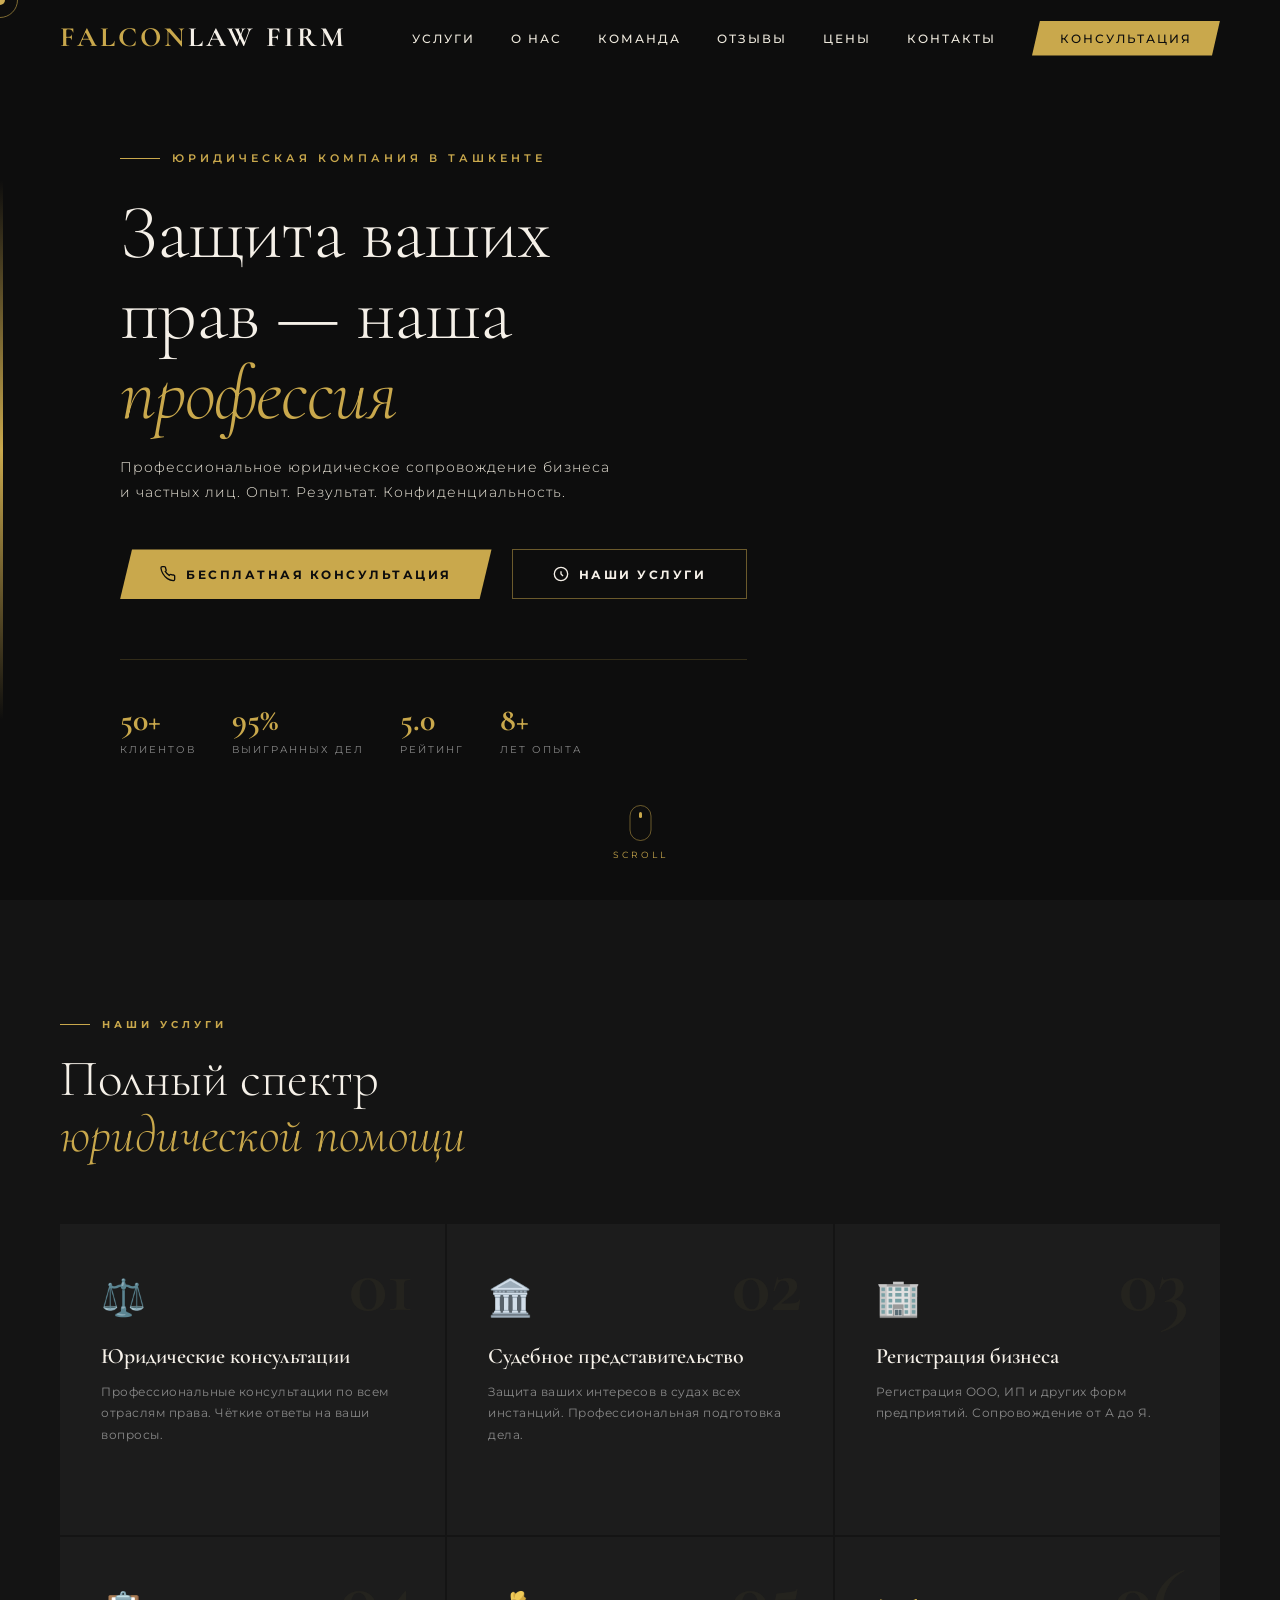
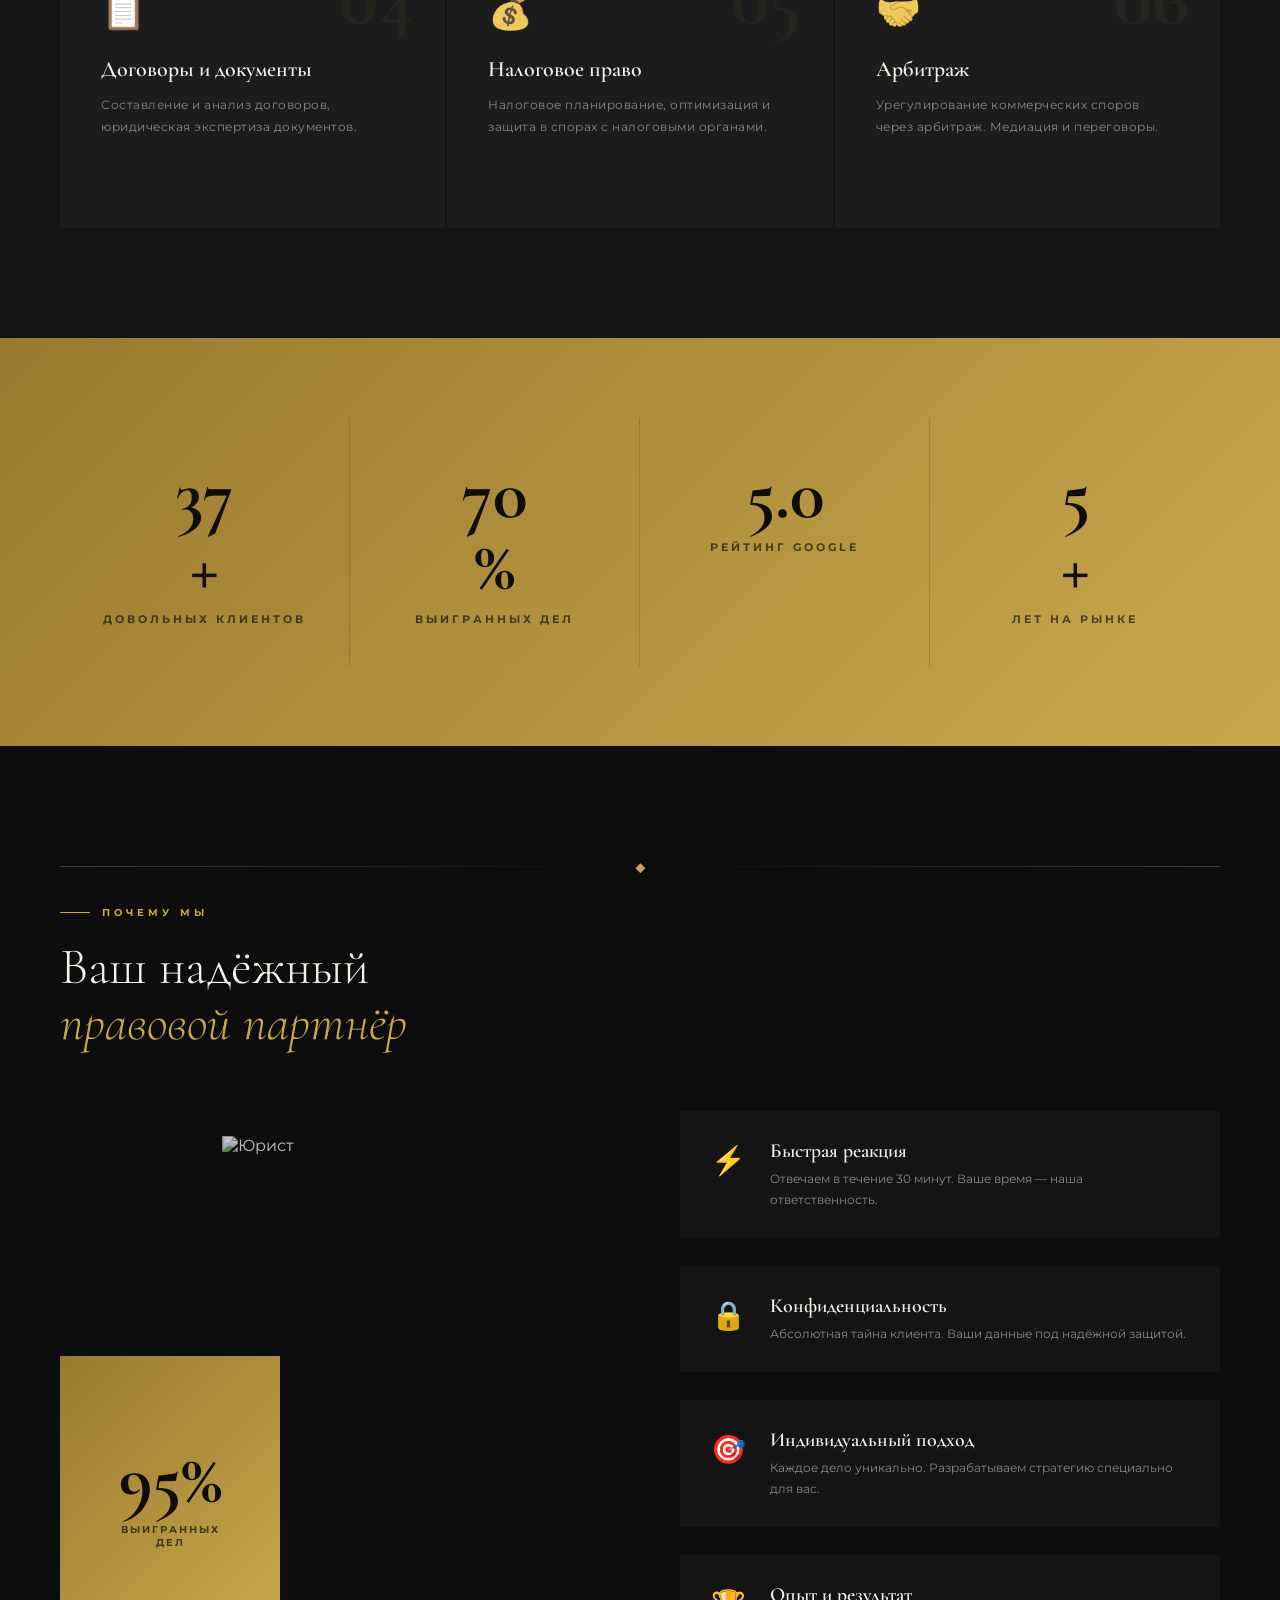
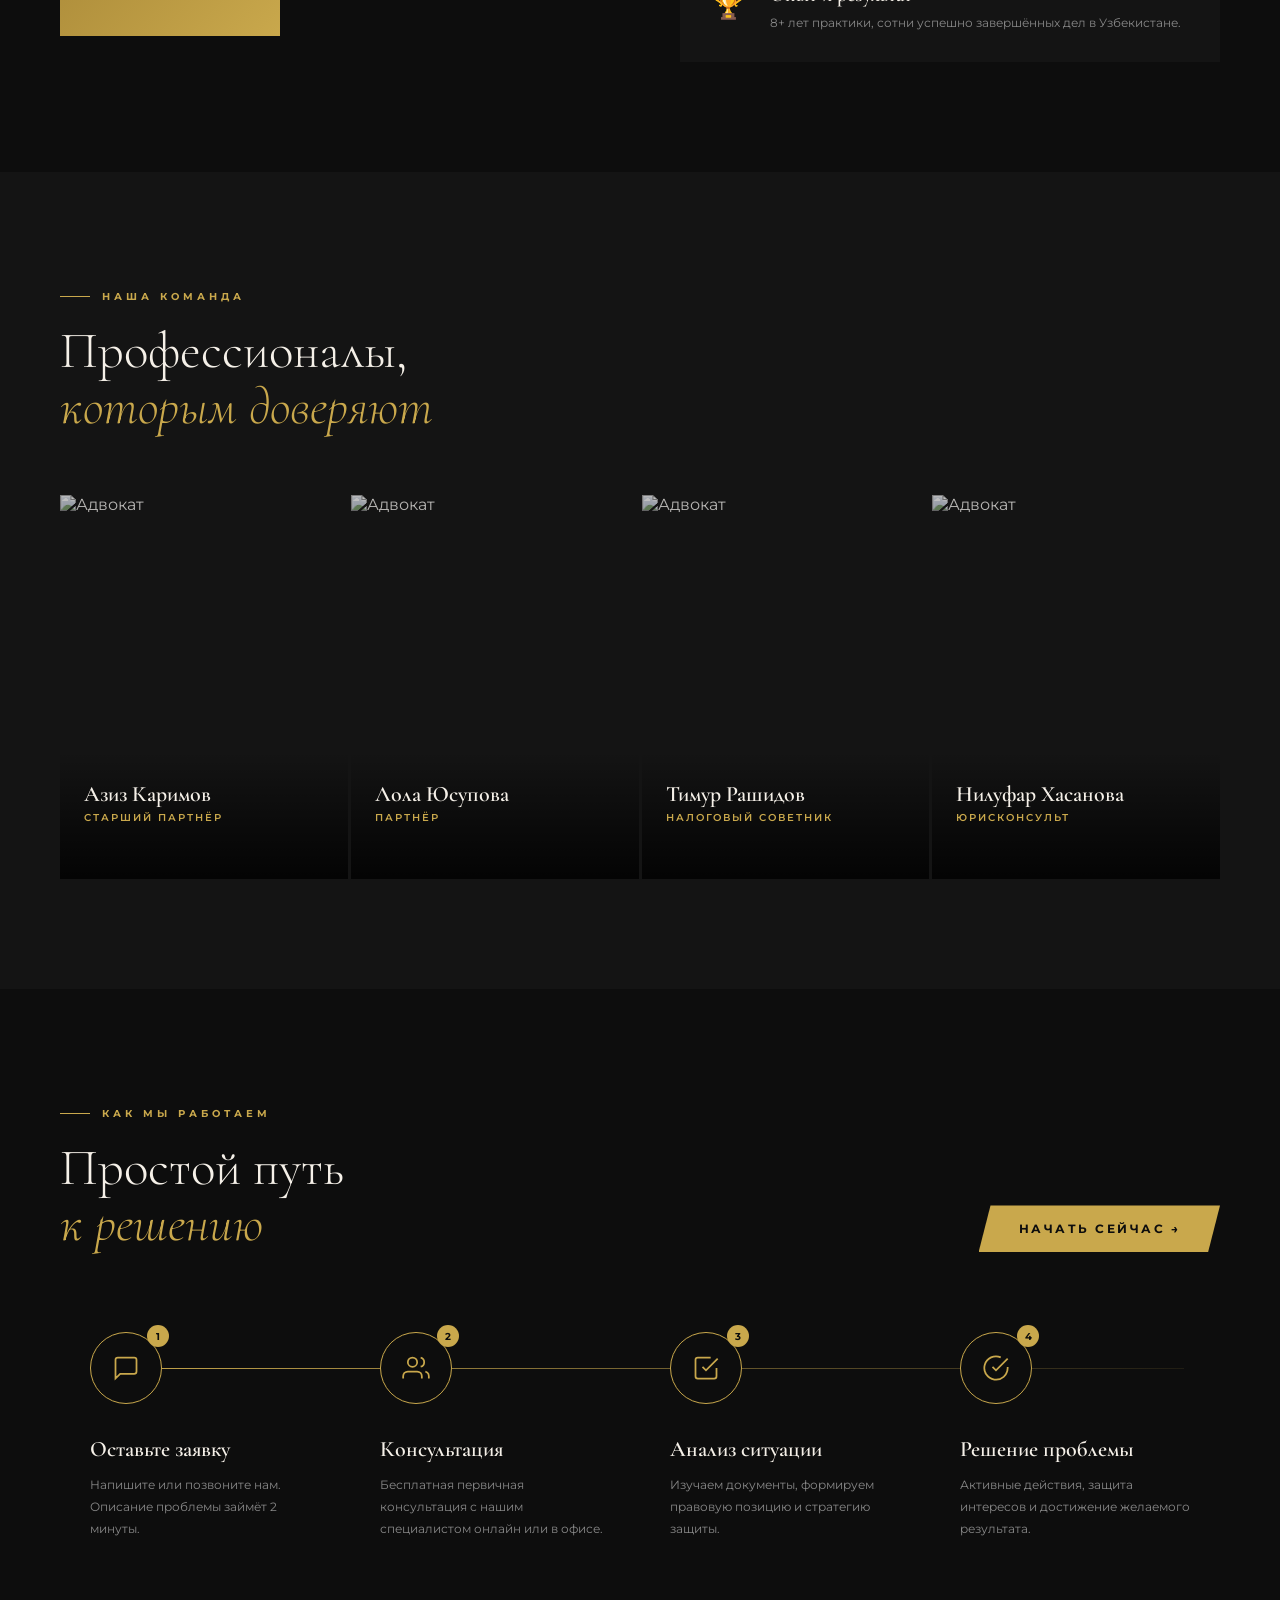
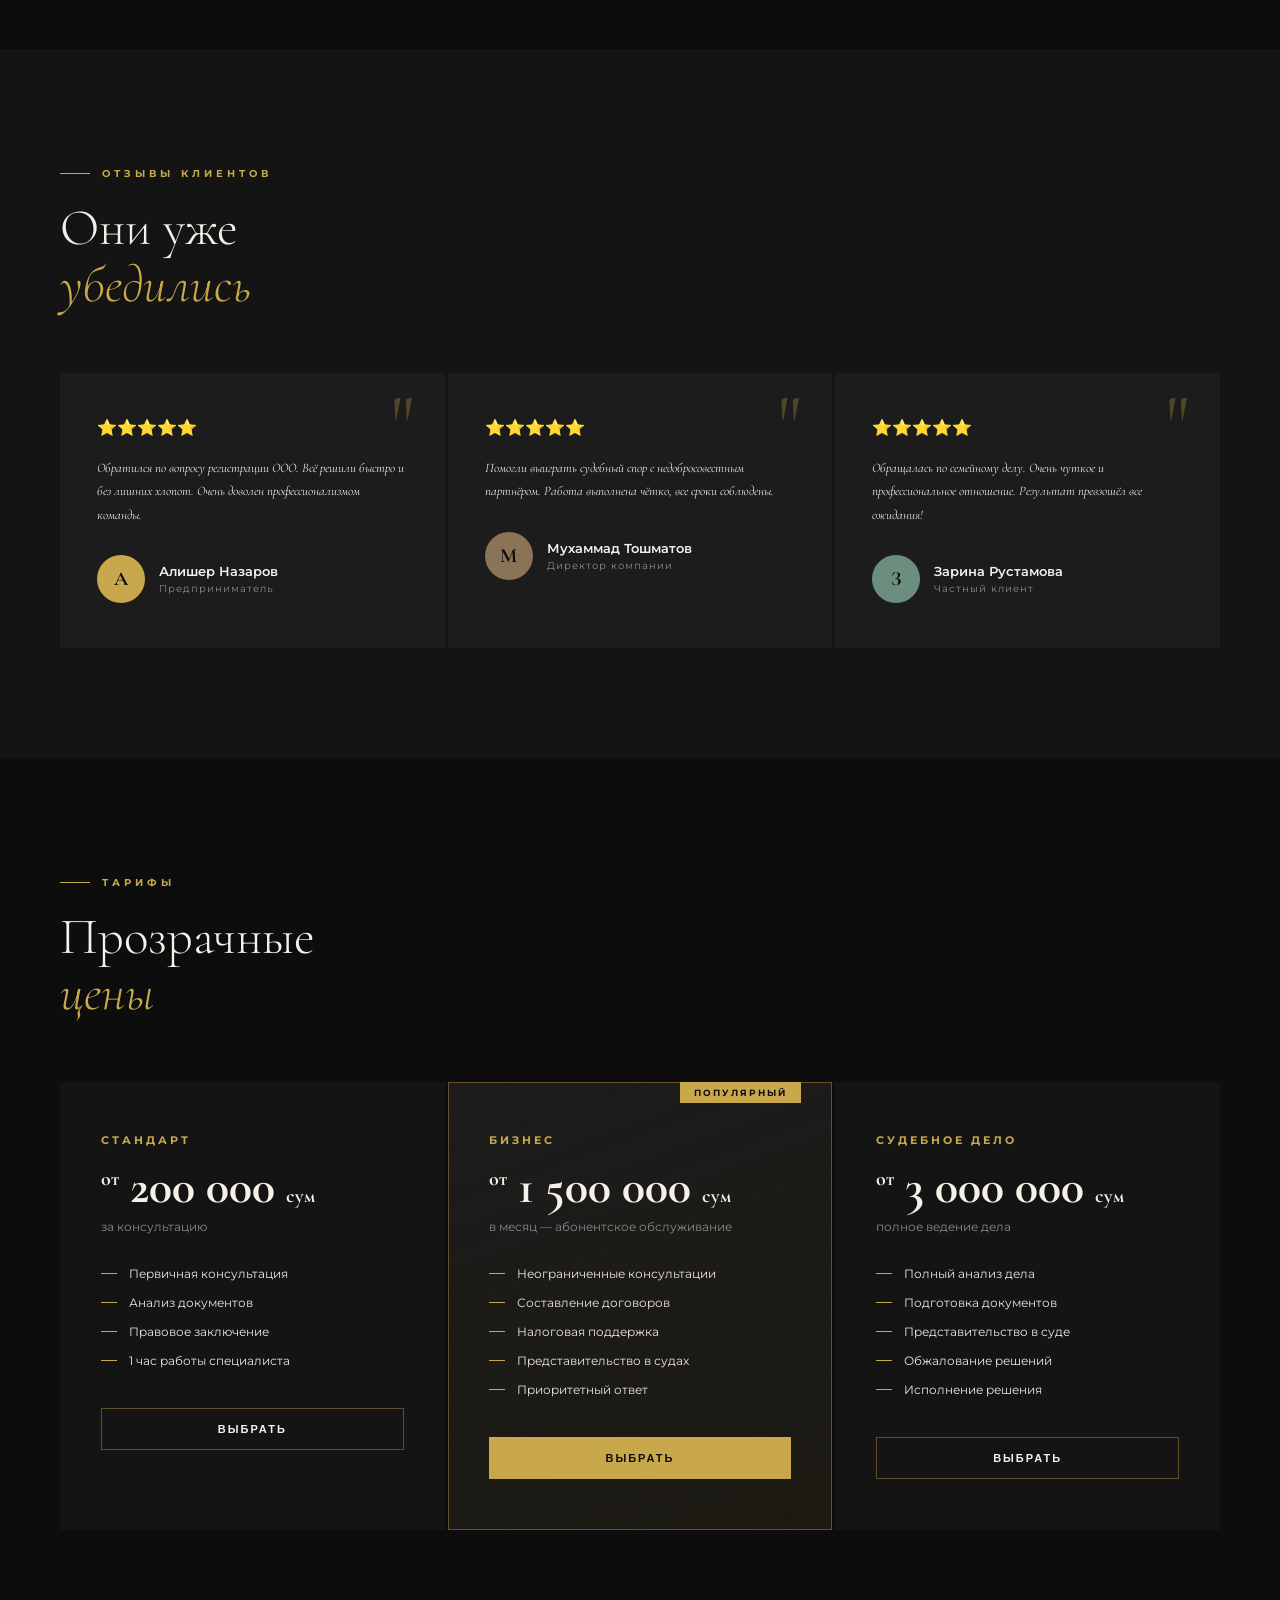
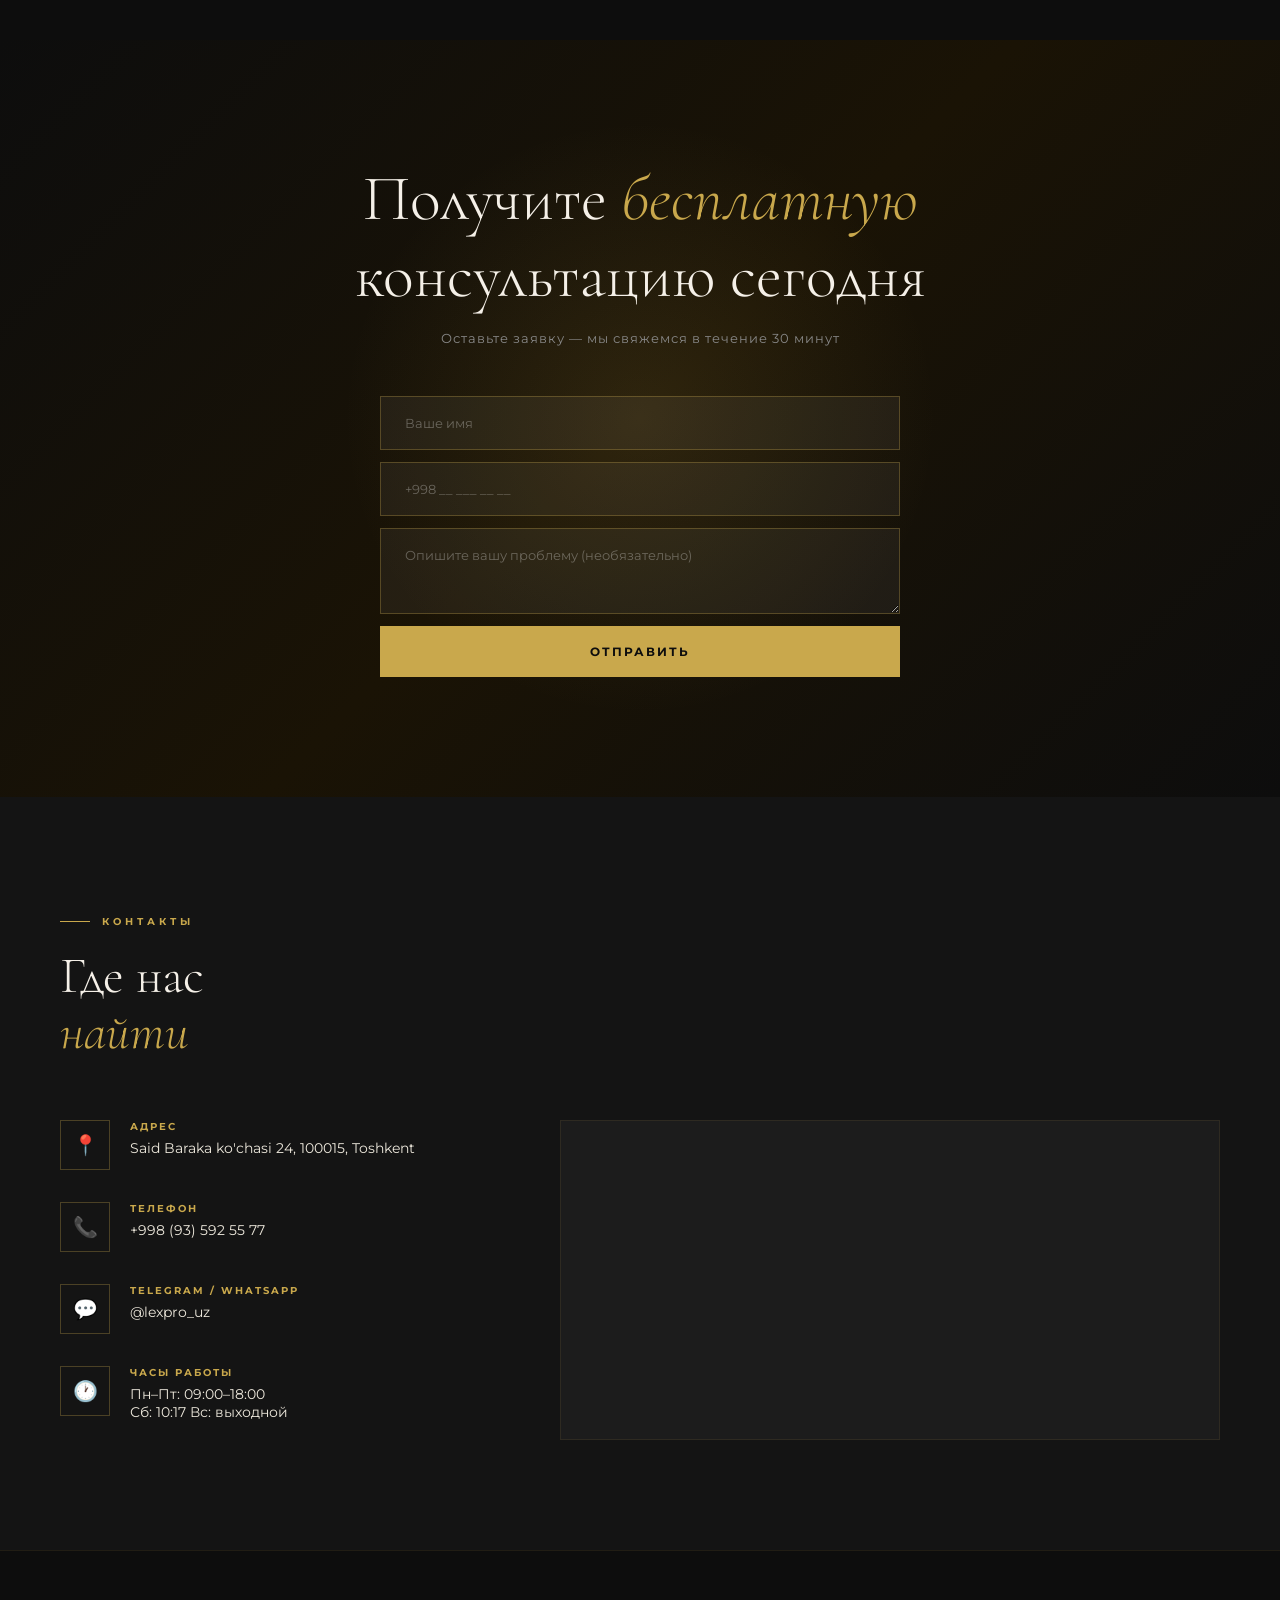
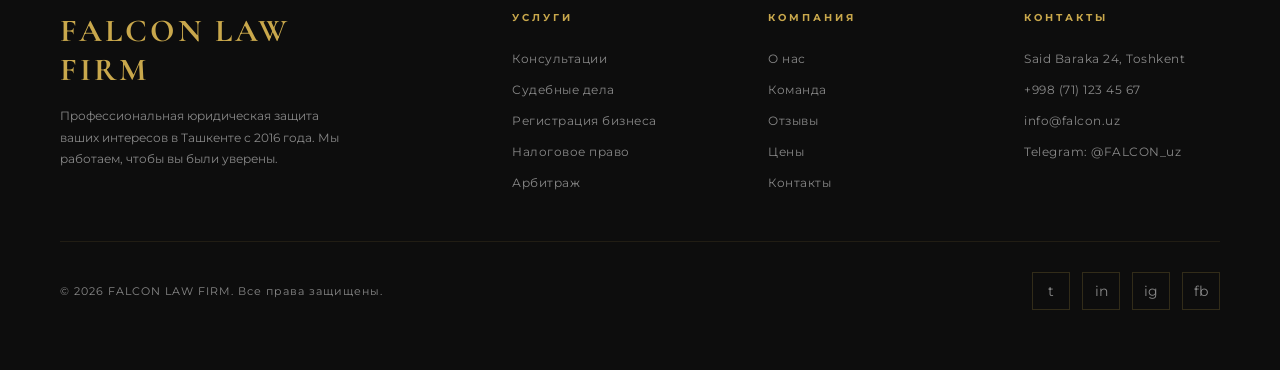
==== commit a9a2fddf: "update address to Said Baraka 24, Toshkent Co-authored-by: Qwen-Coder <qwen-coder@alibabacloud.com>" ====
--- a/index.html
+++ b/index.html
@@ -3,7 +3,7 @@
 <head>
 <meta charset="UTF-8">
 <meta name="viewport" content="width=device-width, initial-scale=1.0">
-<title>YINGKE LAW FIRM — Юридическая компания в Ташкенте</title>
+<title>FALCON LAW FIRM — Юридическая компания в Ташкенте</title>
 <link rel="preconnect" href="https://fonts.googleapis.com">
 <link href="https://fonts.googleapis.com/css2?family=Cormorant+Garamond:ital,wght@0,300;0,400;0,600;0,700;1,300;1,400&family=Montserrat:wght@300;400;500;600;700&display=swap" rel="stylesheet">
 <link rel="stylesheet" href="style.css">
@@ -15,7 +15,7 @@
 
 <!-- NAVBAR -->
 <nav id="navbar">
-  <a href="#" class="nav-logo">YINGKE <span>LAW FIRM</span></a>
+  <a href="#" class="nav-logo">FALCON<span>LAW FIRM</span></a>
   <ul class="nav-links">
     <li><a href="#services">Услуги</a></li>
     <li><a href="#why">О нас</a></li>
@@ -388,14 +388,14 @@
         <div class="contact-icon">📍</div>
         <div>
           <div class="contact-item-title">Адрес</div>
-          <div class="contact-item-text">Afrosiyob ko'chasi 8а, Ташкент</div>
+          <div class="contact-item-text">Said Baraka ko'chasi 24, 100015, Toshkent</div>
         </div>
       </div>
       <div class="contact-item reveal" style="transition-delay:0.1s">
         <div class="contact-icon">📞</div>
         <div>
           <div class="contact-item-title">Телефон</div>
-          <div class="contact-item-text">+998 (71) 123 45 67</div>
+          <div class="contact-item-text">+998 (93) 592 55 77</div>
         </div>
       </div>
       <div class="contact-item reveal" style="transition-delay:0.2s">
@@ -409,12 +409,12 @@
         <div class="contact-icon">🕐</div>
         <div>
           <div class="contact-item-title">Часы работы</div>
-          <div class="contact-item-text">Пн–Пт: 11:00–18:00<br>Сб Вс: выходной</div>
+          <div class="contact-item-text">Пн–Пт: 09:00–18:00<br>Сб: 10:17 Вс: выходной</div>
         </div>
       </div>
     </div>
     <div class="map-placeholder reveal">
-      <iframe src="https://www.google.com/maps/embed?pb=!1m18!1m12!1m3!1d2996.3!2d69.2850!3d41.3111!2m3!1f0!2f0!3f0!3m2!1i1024!2i768!4f13.1!3m3!1m2!1s0x38ae8b542b48b7d1%3A0x5f3b3a3e3e3e3e3e!2sAfrosiyob%20ko&#39;chasi%208a%2C%20Toshkent%2C%20Uzbekistan!5e0!3m2!1sru!2s!4v1234567890" allowfullscreen="" loading="lazy" referrerpolicy="no-referrer-when-downgrade"></iframe>
+      <iframe src="https://www.google.com/maps/embed?pb=!1m18!1m12!1m3!1d2996.5!2d69.2431!3d41.2975!2m3!1f0!2f0!3f0!3m2!1i1024!2i768!4f13.1!3m3!1m2!1s0x38ae8b0cc379e9c3%3A0x5f3b3a3e3e3e3e3e!2sSaid%20Baraka%20ko&#39;chasi%2024%2C%20Toshkent%2C%20Uzbekistan!5e0!3m2!1sru!2s!4v1234567890" allowfullscreen="" loading="lazy" referrerpolicy="no-referrer-when-downgrade"></iframe>
     </div>
   </div>
 </section>
@@ -423,7 +423,7 @@
 <footer>
   <div class="footer-grid">
     <div class="footer-brand">
-      <div class="footer-logo">YINGKE LAW FIRM</div>
+      <div class="footer-logo">FALCON LAW FIRM</div>
       <p class="footer-tagline">Профессиональная юридическая защита ваших интересов в Ташкенте с 2016 года. Мы работаем, чтобы вы были уверены.</p>
     </div>
     <div>
@@ -449,15 +449,15 @@
     <div>
       <div class="footer-col-title">Контакты</div>
       <ul class="footer-links">
-        <li><a href="#">Afrosiyob 8а, Ташкент</a></li>
+        <li><a href="#">Said Baraka 24, Toshkent</a></li>
         <li><a href="tel:+998711234567">+998 (71) 123 45 67</a></li>
-        <li><a href="mailto:info@lexpro.uz">info@lexpro.uz</a></li>
-        <li><a href="#">Telegram: @lexpro_uz</a></li>
+        <li><a href="mailto:info@falcon.uz">info@falcon.uz</a></li>
+        <li><a href="#">Telegram: @FALCON_uz</a></li>
       </ul>
     </div>
   </div>
   <div class="footer-bottom">
-    <div class="footer-copy">© 2024 LexPro. Все права защищены.</div>
+    <div class="footer-copy">© 2026 FALCON LAW FIRM. Все права защищены.</div>
     <div class="socials">
       <a href="#" class="social-btn">t</a>
       <a href="#" class="social-btn">in</a>
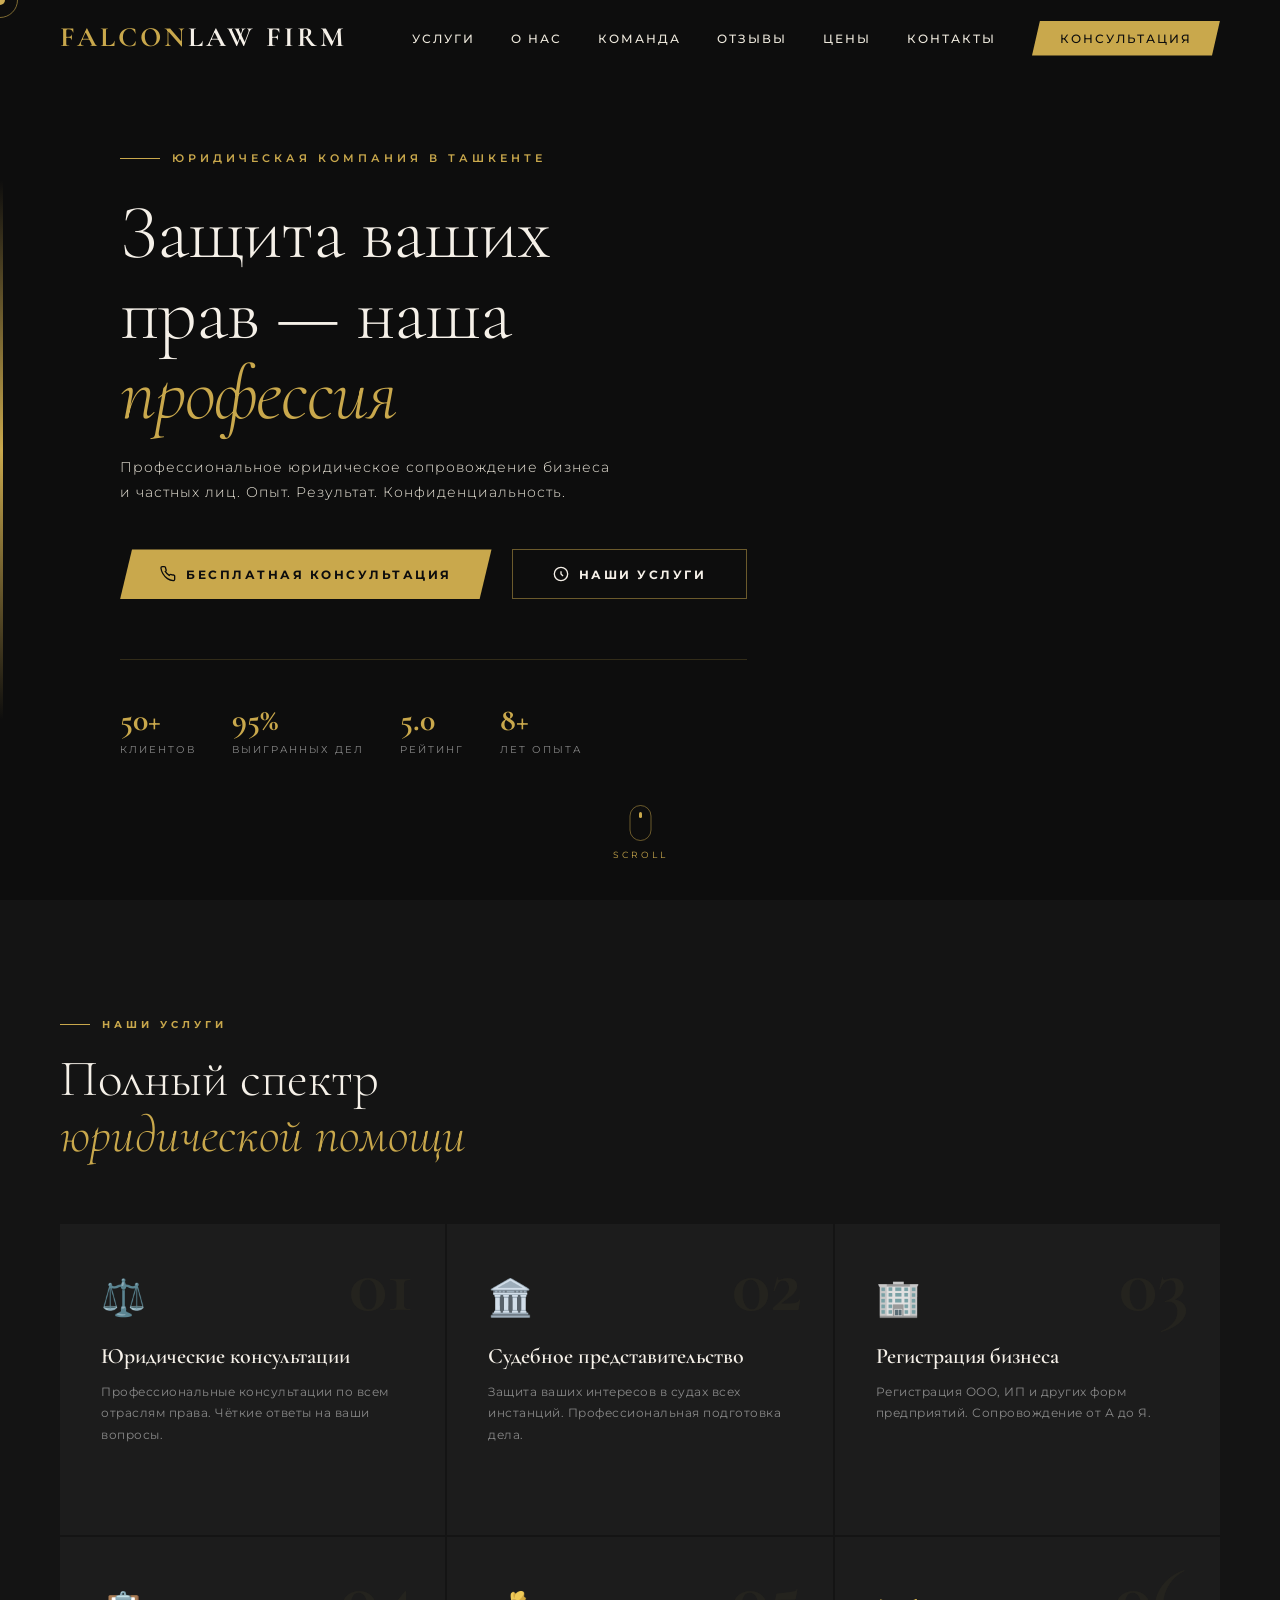
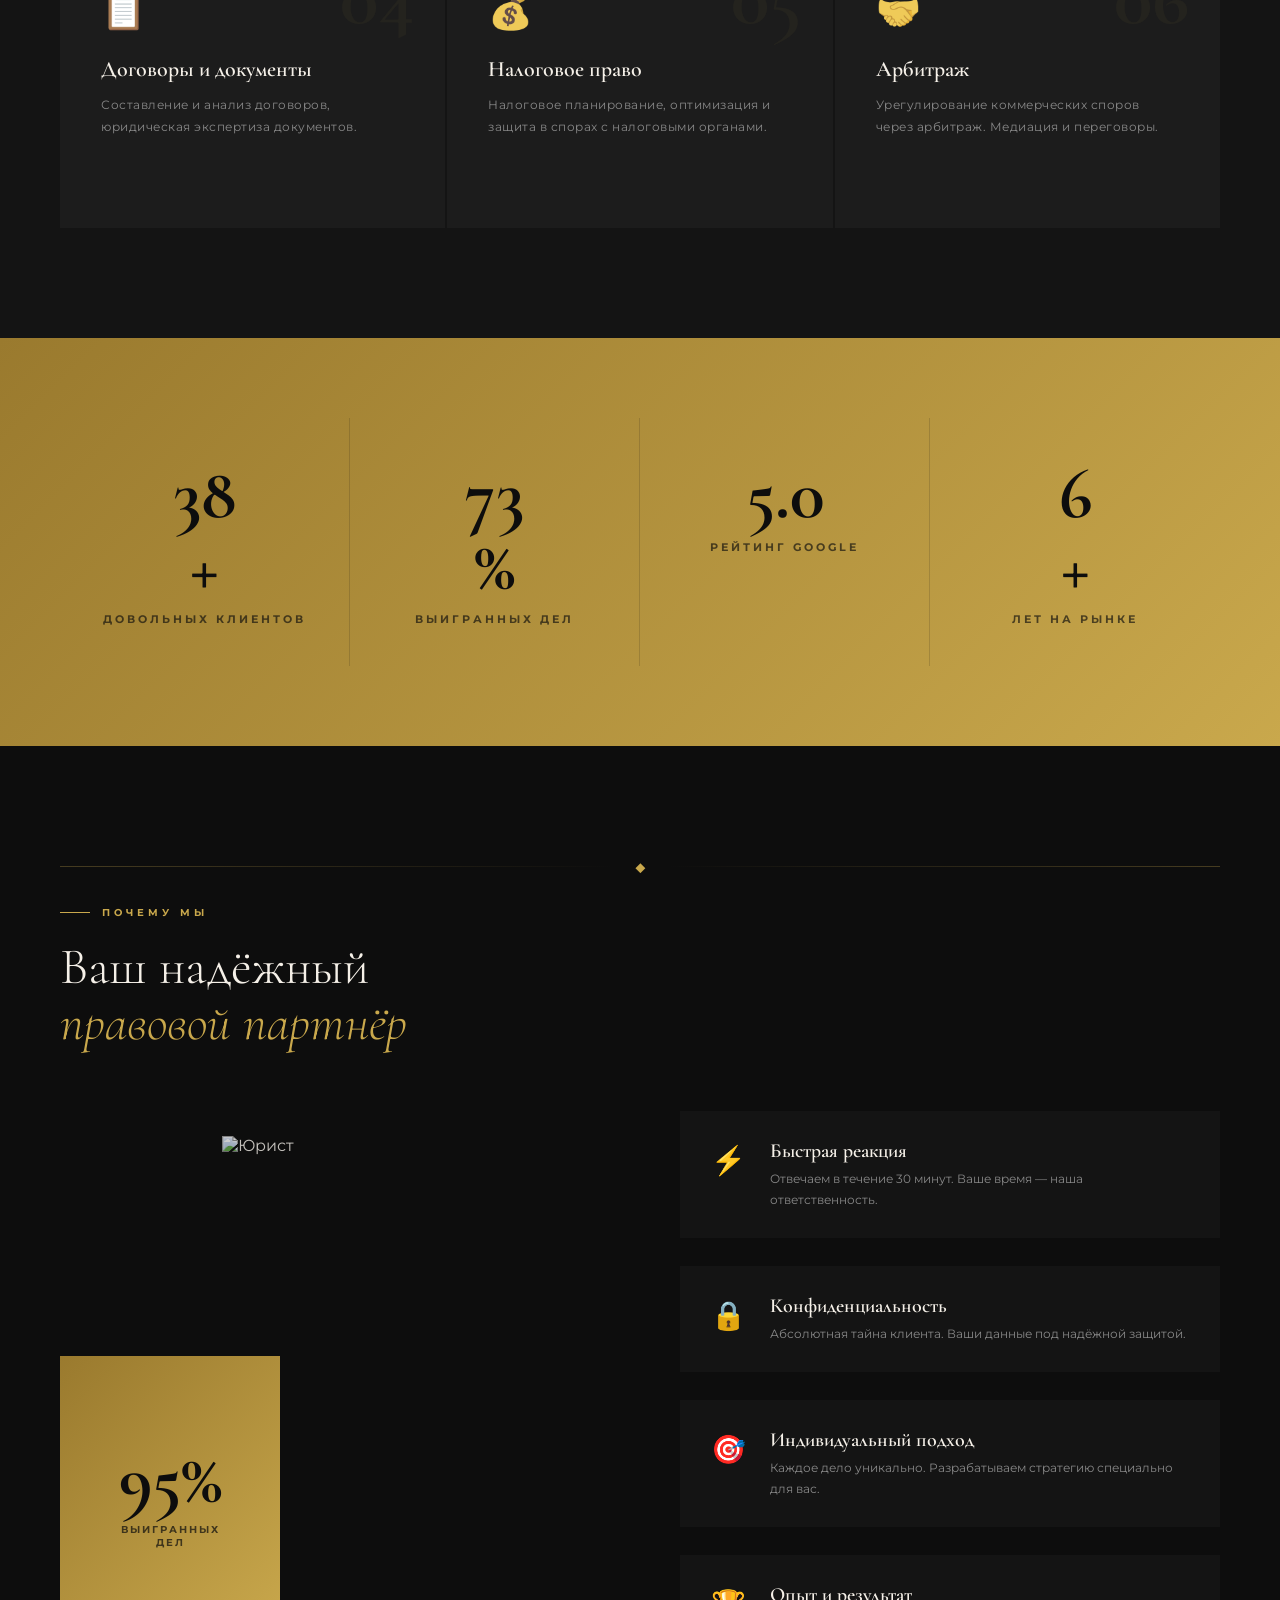
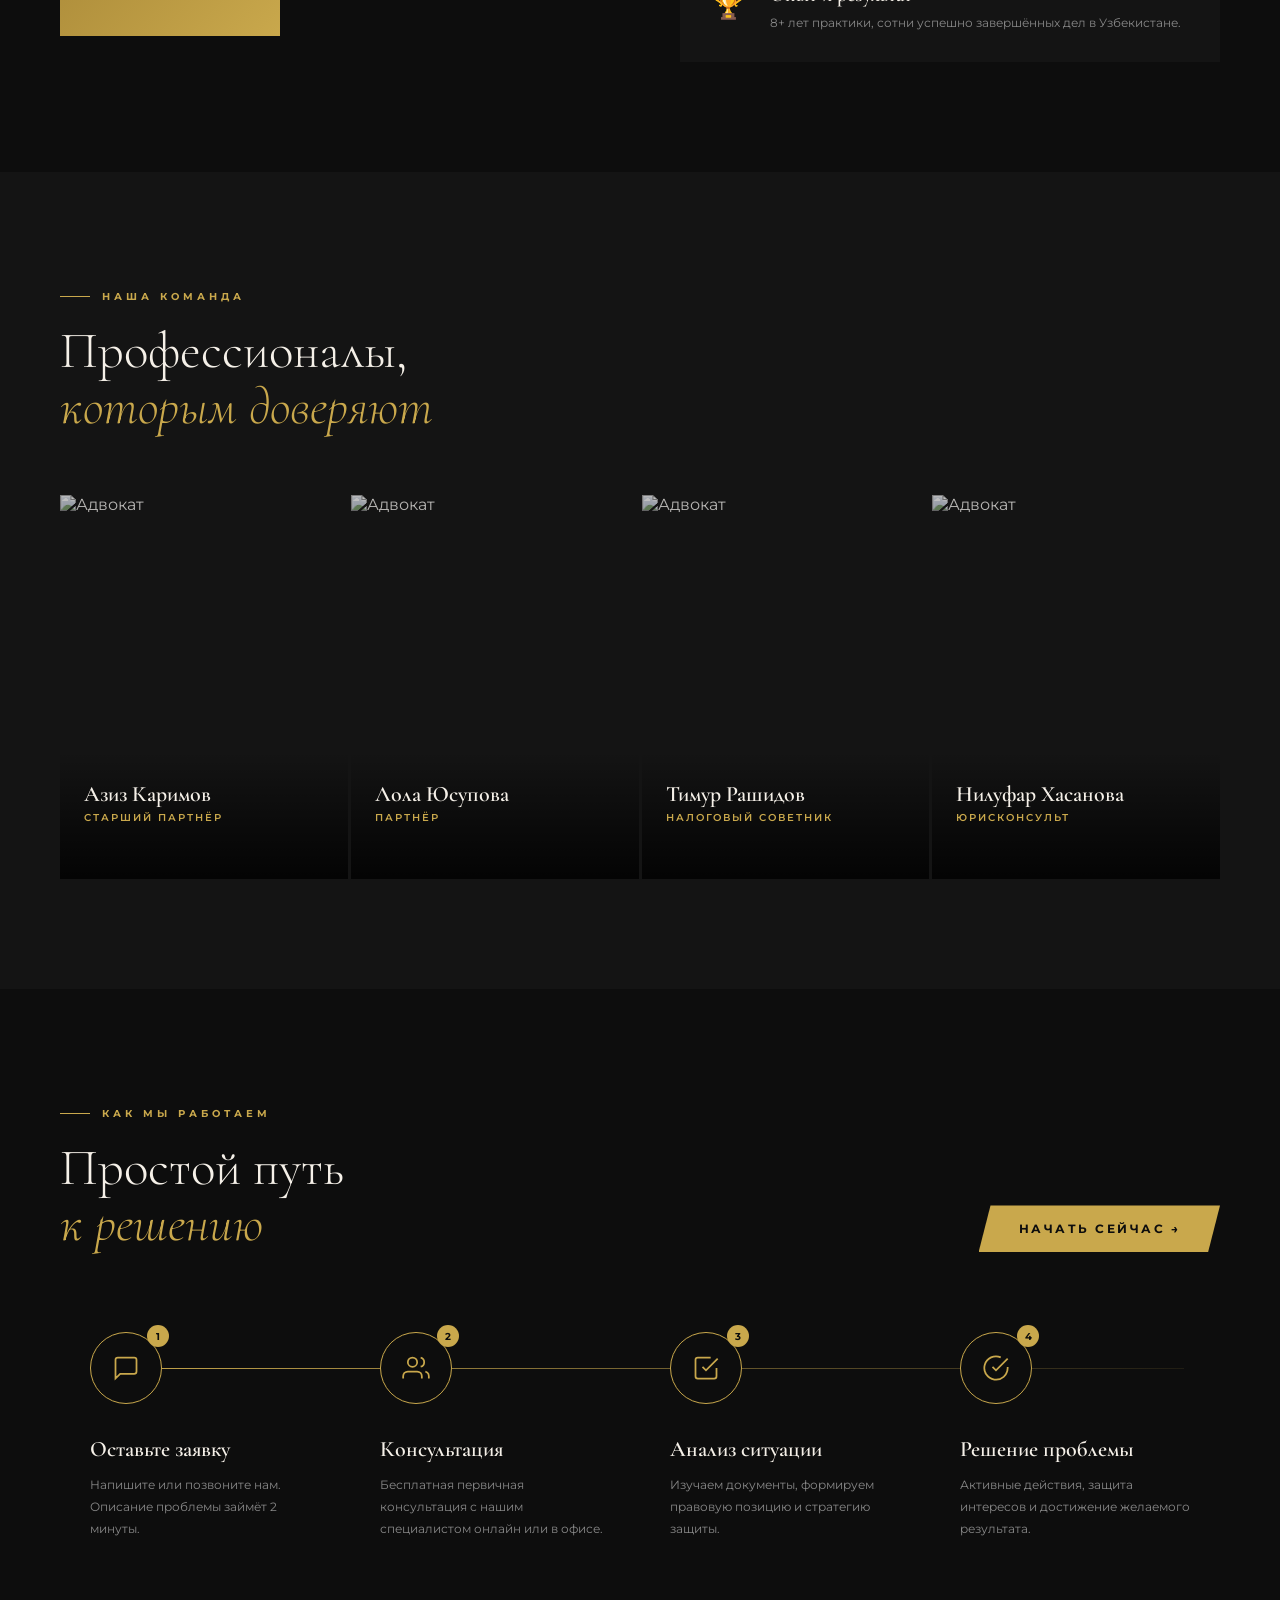
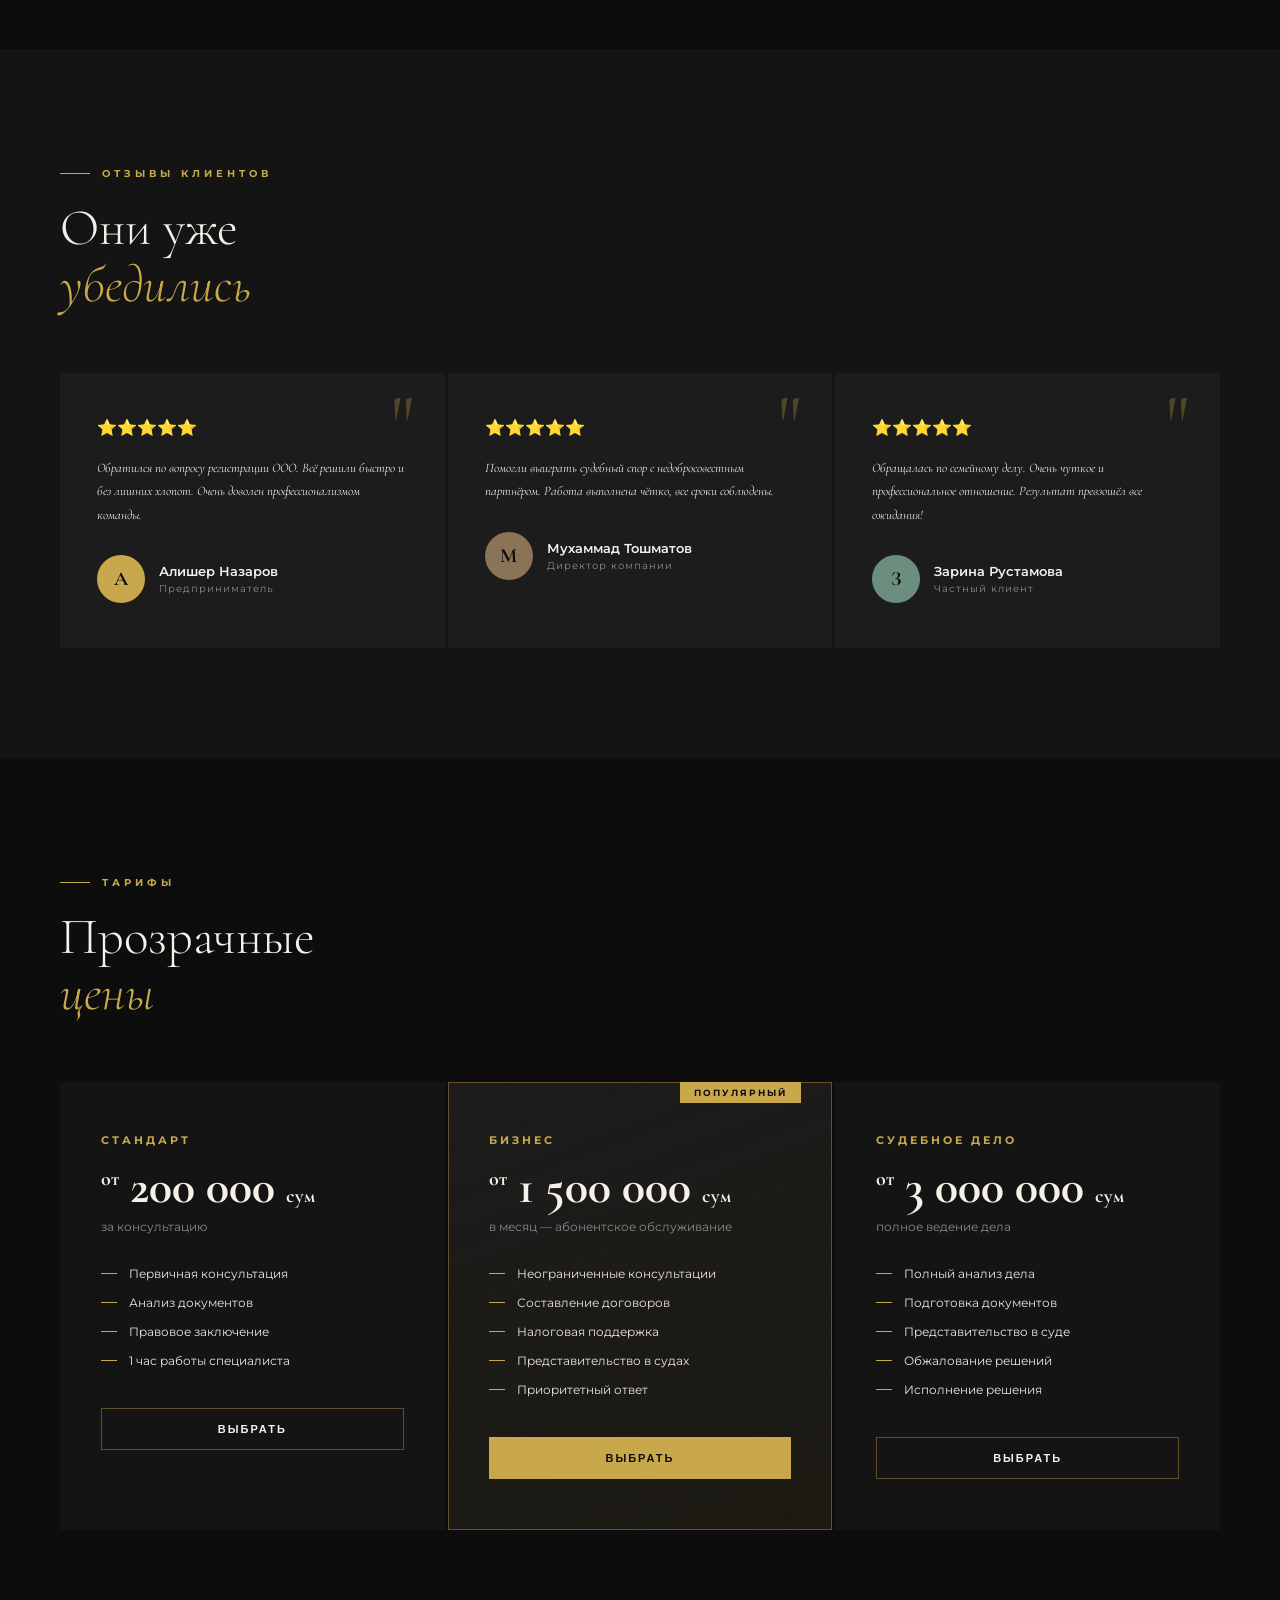
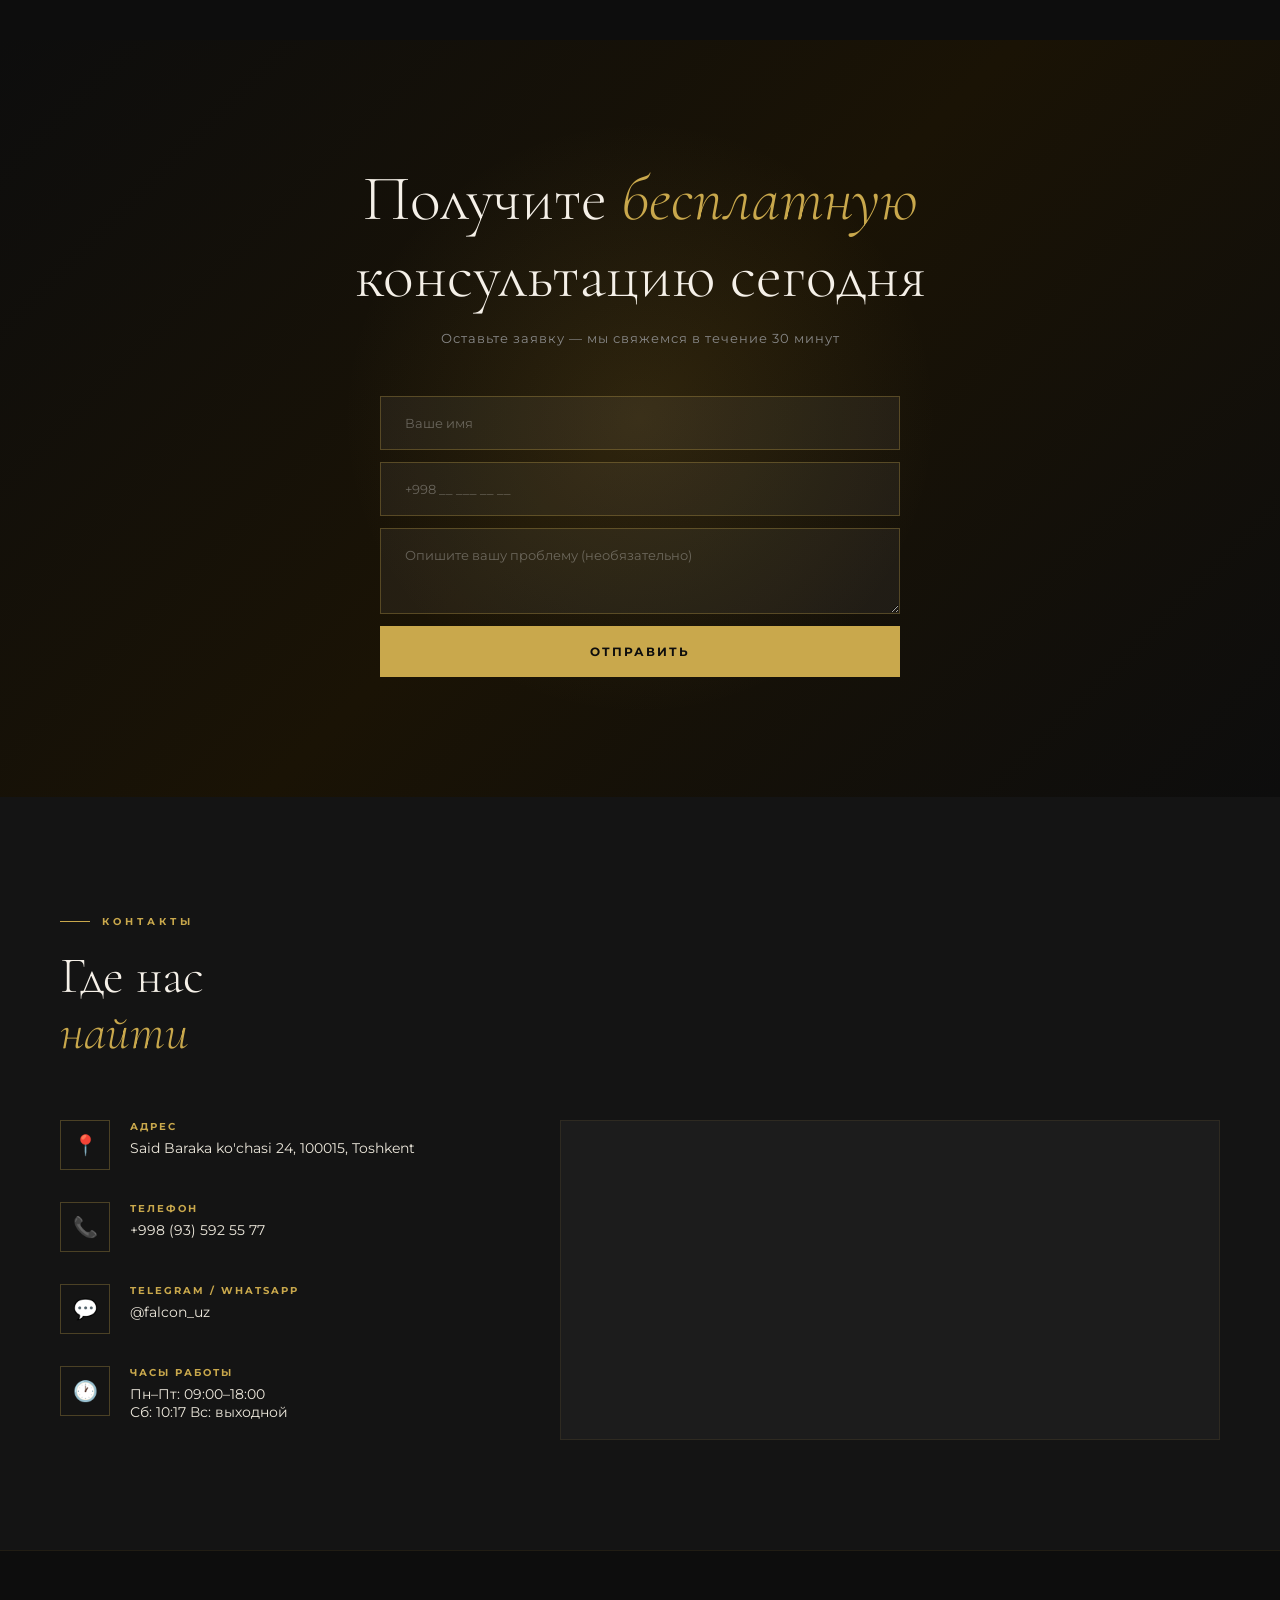
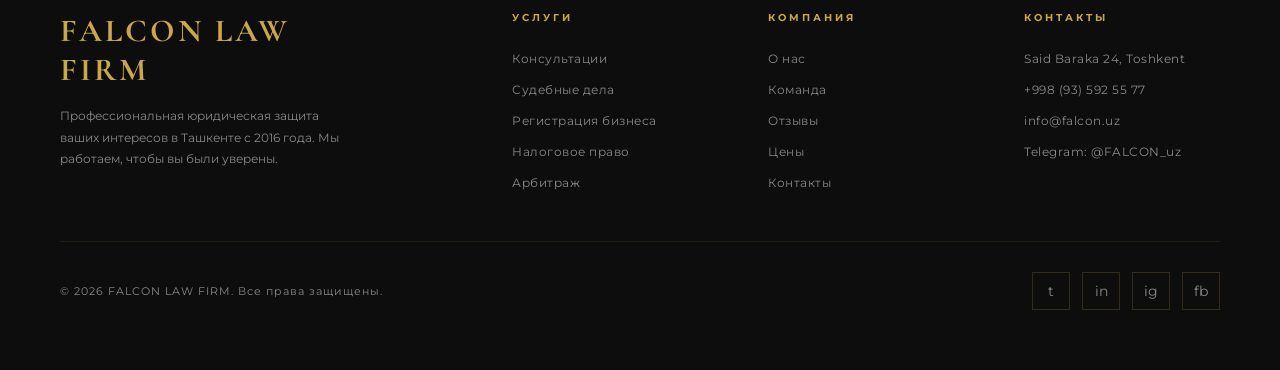
==== commit 3a0de718: "update phone number to +998 (93) 592 55 77 Co-authored-by: Qwen-Coder <qwen-coder@alibabacloud.com>" ====
--- a/index.html
+++ b/index.html
@@ -402,7 +402,7 @@
         <div class="contact-icon">💬</div>
         <div>
           <div class="contact-item-title">Telegram / WhatsApp</div>
-          <div class="contact-item-text">@lexpro_uz</div>
+          <div class="contact-item-text">@falcon_uz</div>
         </div>
       </div>
       <div class="contact-item reveal" style="transition-delay:0.3s">
@@ -450,7 +450,7 @@
       <div class="footer-col-title">Контакты</div>
       <ul class="footer-links">
         <li><a href="#">Said Baraka 24, Toshkent</a></li>
-        <li><a href="tel:+998711234567">+998 (71) 123 45 67</a></li>
+        <li><a href="tel:+998935925577">+998 (93) 592 55 77</a></li>
         <li><a href="mailto:info@falcon.uz">info@falcon.uz</a></li>
         <li><a href="#">Telegram: @FALCON_uz</a></li>
       </ul>
